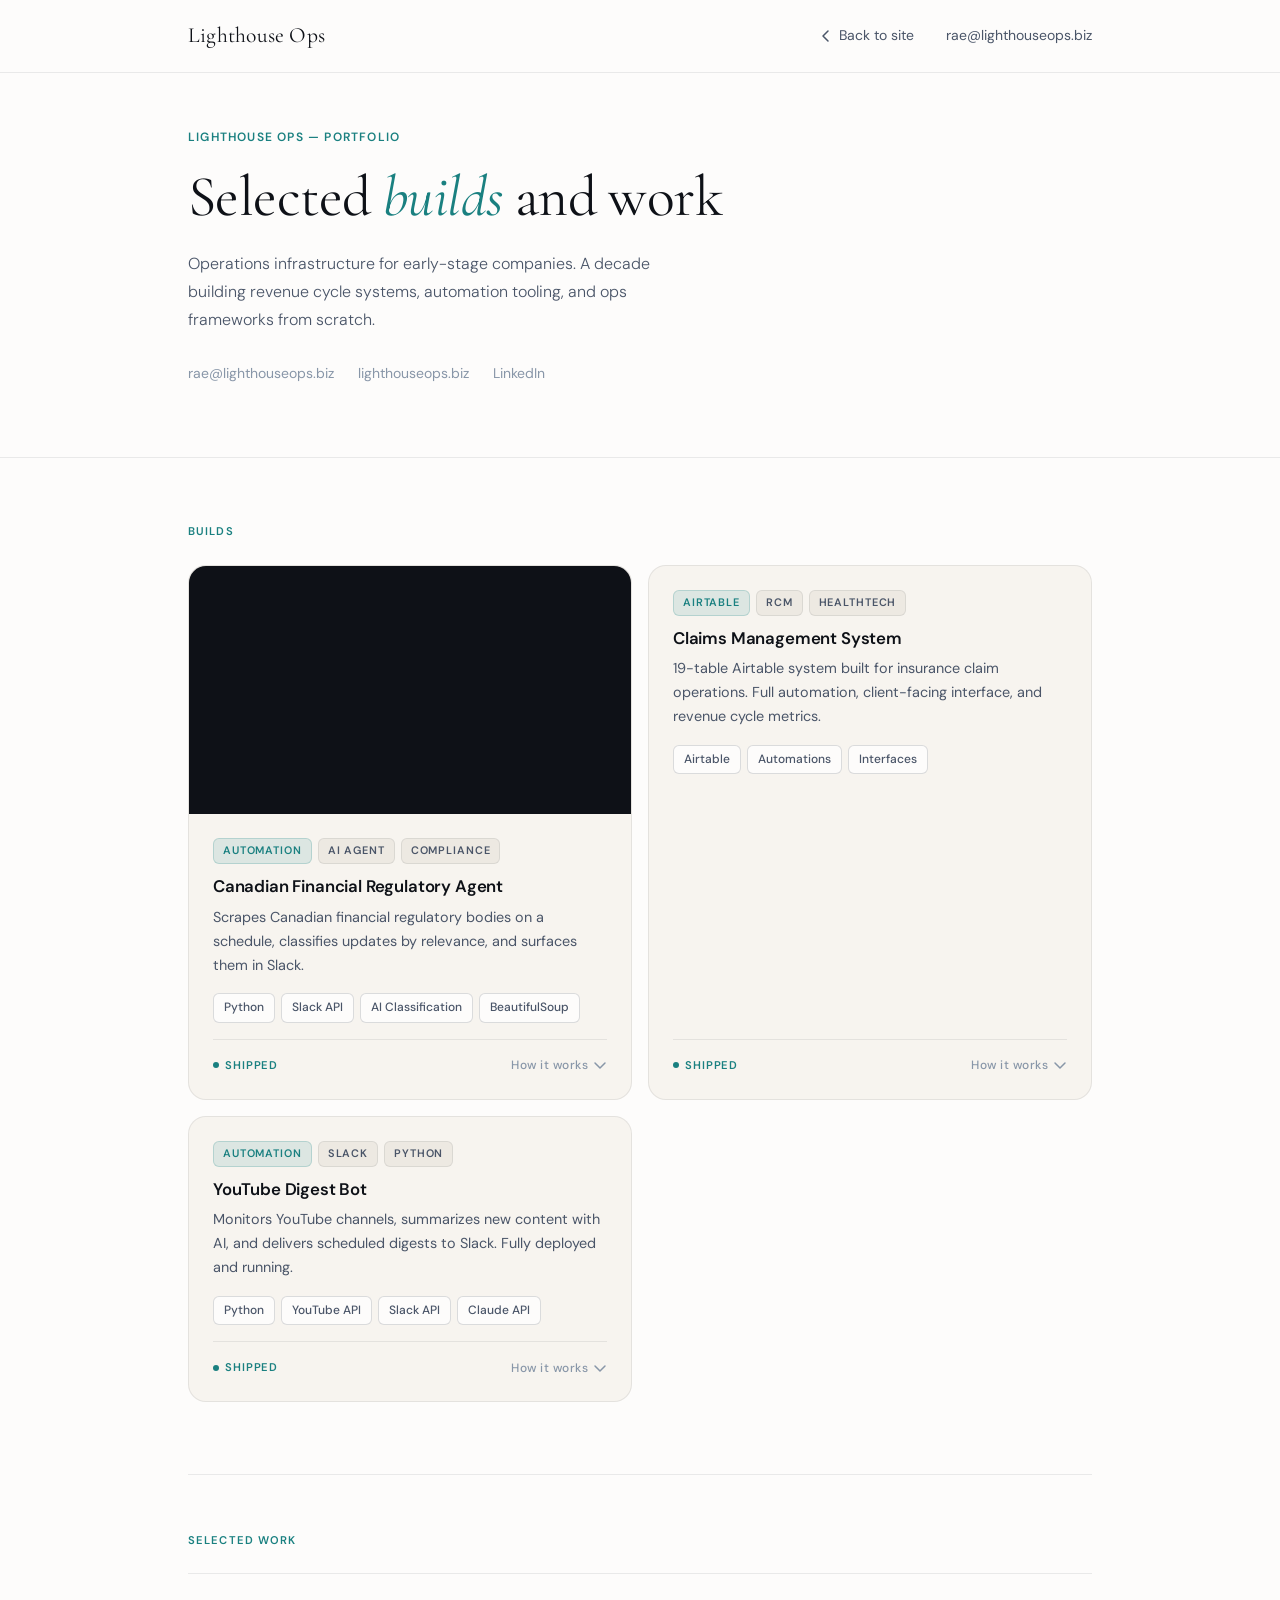
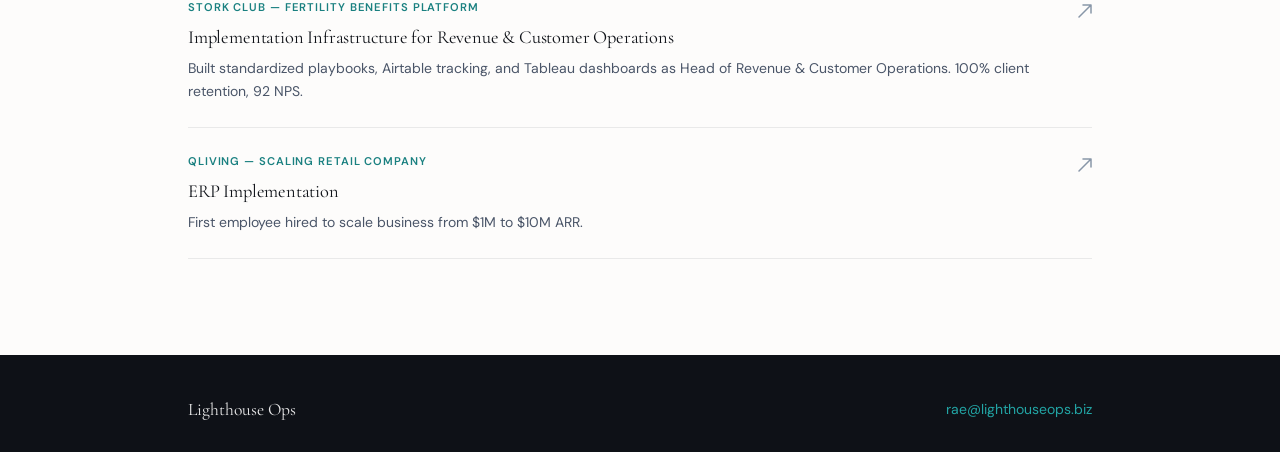
==== my-landing-page/portfolio.html @ 9ebc5580 "Delete entire HTML structure from portfolio.html Removed the entire HTML structure including head, b" ====
<!DOCTYPE html>
<html lang="en">
<head>
  <meta charset="UTF-8" />
  <meta name="viewport" content="width=device-width, initial-scale=1.0" />
  <title>Lighthouse Ops — Portfolio</title>
  <link rel="preconnect" href="https://fonts.googleapis.com" />
  <link rel="preconnect" href="https://fonts.gstatic.com" crossorigin />
  <link href="https://fonts.googleapis.com/css2?family=Cormorant+Garamond:ital,wght@0,300;0,400;0,500;0,600;1,300;1,400;1,500&family=DM+Sans:ital,opsz,wght@0,9..40,300;0,9..40,400;0,9..40,500;0,9..40,600;1,9..40,300&display=swap" rel="stylesheet" />
  <style>
    *, *::before, *::after { box-sizing: border-box; margin: 0; padding: 0; }
 
    :root {
      --ink:         #0E1117;
      --ink-mid:     #1C2333;
      --ink-soft:    #2D3748;
      --slate:       #4A5568;
      --mist:        #8896A8;
      --fog:         #C4CDD9;
      --paper:       #F7F4EF;
      --paper-warm:  #EDE9E2;
      --white:       #FDFCFB;
 
      --teal:        #1A8080;
      --teal-light:  #22A5A5;
      --teal-dim:    rgba(26, 128, 128, 0.12);
 
      --bg:          var(--white);
      --surface:     var(--paper);
      --surface-2:   var(--paper-warm);
      --text:        var(--ink);
      --text-mid:    var(--slate);
      --text-light:  var(--mist);
      --border:      rgba(10, 16, 30, 0.08);
      --border-mid:  rgba(10, 16, 30, 0.14);
 
      --font-serif:  'Cormorant Garamond', Georgia, serif;
      --font-sans:   'DM Sans', system-ui, sans-serif;
 
      --ease:        cubic-bezier(0.16, 1, 0.3, 1);
      --fast:        180ms;
      --mid:         320ms;
 
      --radius-sm:   6px;
      --radius:      10px;
      --radius-lg:   18px;
      --radius-xl:   28px;
 
      --shadow-sm:   0 1px 3px rgba(0,0,0,0.06), 0 1px 2px rgba(0,0,0,0.04);
      --shadow-md:   0 4px 16px rgba(0,0,0,0.08), 0 1px 4px rgba(0,0,0,0.04);
      --shadow-lg:   0 16px 48px rgba(0,0,0,0.10), 0 4px 12px rgba(0,0,0,0.06);
    }
 
    html { scroll-behavior: smooth; -webkit-text-size-adjust: 100%; }
 
    body {
      font-family: var(--font-sans);
      font-size: 17px;
      line-height: 1.65;
      color: var(--text);
      background: var(--bg);
      -webkit-font-smoothing: antialiased;
    }
 
    img { max-width: 100%; display: block; }
    ul { list-style: none; }
    a { color: inherit; text-decoration: none; }
 
    .container {
      max-width: 960px;
      margin: 0 auto;
      padding: 0 28px;
    }
 
    /* ---- TYPOGRAPHY ---- */
    h1, h2, h3, h4 { line-height: 1.15; color: var(--text); font-weight: 400; }
 
    h1 {
      font-family: var(--font-serif);
      font-size: clamp(2.4rem, 5vw, 3.6rem);
      letter-spacing: -0.01em;
    }
 
    h2 {
      font-family: var(--font-serif);
      font-size: clamp(1.6rem, 3vw, 2.2rem);
      letter-spacing: -0.01em;
    }
 
    h3 {
      font-family: var(--font-sans);
      font-size: 1.05rem;
      font-weight: 600;
      letter-spacing: -0.01em;
    }
 
    h4 {
      font-family: var(--font-sans);
      font-size: 0.7rem;
      font-weight: 600;
      text-transform: uppercase;
      letter-spacing: 0.1em;
      color: var(--teal);
    }
 
    p { color: var(--text-mid); }
 
    /* ---- NAV ---- */
    .navbar {
      position: fixed;
      top: 0; left: 0; right: 0;
      z-index: 100;
      padding: 18px 0;
      background: rgba(253, 252, 251, 0.88);
      backdrop-filter: blur(16px);
      -webkit-backdrop-filter: blur(16px);
      border-bottom: 1px solid var(--border);
      transition: padding var(--mid) var(--ease), box-shadow var(--mid) var(--ease);
    }
 
    .navbar.scrolled { padding: 12px 0; box-shadow: var(--shadow-sm); }
 
    .nav-container {
      display: flex;
      align-items: center;
      justify-content: space-between;
      max-width: 960px;
      margin: 0 auto;
      padding: 0 28px;
    }
 
    .logo {
      font-family: var(--font-serif);
      font-size: 1.35rem;
      color: var(--text);
      letter-spacing: 0.01em;
    }
 
    .nav-links {
      display: flex;
      align-items: center;
      gap: 32px;
    }
 
    .nav-links a {
      font-size: 0.875rem;
      font-weight: 400;
      color: var(--text-mid);
      transition: color var(--fast) var(--ease);
    }
    .nav-links a:hover { color: var(--text); }
 
    .nav-back {
      display: inline-flex;
      align-items: center;
      gap: 6px;
      font-size: 0.875rem;
      color: var(--text-mid);
      transition: color var(--fast) var(--ease);
    }
    .nav-back:hover { color: var(--teal); }
 
    /* ---- HEADER ---- */
    .page-header {
      padding: 128px 0 72px;
      background: var(--bg);
      border-bottom: 1px solid var(--border);
    }
 
    .header-eyebrow {
      font-size: 0.75rem;
      font-weight: 600;
      letter-spacing: 0.1em;
      text-transform: uppercase;
      color: var(--teal);
      margin-bottom: 16px;
      display: block;
    }
 
    .page-header h1 { margin-bottom: 20px; }
 
    .page-header h1 em {
      font-style: italic;
      color: var(--teal);
    }
 
    .header-bio {
      font-size: 1rem;
      color: var(--text-mid);
      max-width: 520px;
      line-height: 1.75;
      font-weight: 300;
      margin-bottom: 28px;
    }
 
    .header-meta {
      display: flex;
      gap: 24px;
      flex-wrap: wrap;
    }
 
    .header-meta a {
      font-size: 0.875rem;
      color: var(--text-light);
      transition: color var(--fast) var(--ease);
    }
    .header-meta a:hover { color: var(--teal); }
 
    /* ---- MAIN ---- */
    main { padding: 64px 0 96px; }
 
    .section-label {
      font-size: 0.7rem;
      font-weight: 600;
      text-transform: uppercase;
      letter-spacing: 0.1em;
      color: var(--teal);
      margin-bottom: 24px;
      display: block;
    }
 
    /* ---- PROJECT GRID ---- */
    .project-grid {
      display: grid;
      grid-template-columns: 1fr 1fr;
      gap: 16px;
      margin-bottom: 72px;
    }
 
    /* ---- CARD ---- */
    .card {
      background: var(--surface);
      border: 1px solid var(--border);
      border-radius: var(--radius-lg);
      overflow: hidden;
      display: flex;
      flex-direction: column;
      transition: border-color var(--mid) var(--ease), box-shadow var(--mid) var(--ease);
    }
 
    .card:hover {
      border-color: var(--teal);
      box-shadow: var(--shadow-md);
    }
 
    /* ---- VIDEO SLOT ---- */
    .video-slot {
      width: 100%;
      aspect-ratio: 16/9;
      background: var(--ink);
      position: relative;
      overflow: hidden;
      flex-shrink: 0;
    }
 
    .video-slot iframe {
      width: 100%;
      height: 100%;
      position: absolute;
      top: 0; left: 0;
      border: none;
    }
 
    /* ---- CARD BODY ---- */
    .card-body {
      padding: 24px;
      display: flex;
      flex-direction: column;
      flex: 1;
    }
 
    /* ---- TAGS ---- */
    .card-tags {
      display: flex;
      gap: 6px;
      flex-wrap: wrap;
      margin-bottom: 12px;
    }
 
    .tag {
      font-size: 0.68rem;
      font-weight: 600;
      letter-spacing: 0.08em;
      text-transform: uppercase;
      background: var(--surface-2);
      color: var(--text-mid);
      padding: 3px 9px;
      border-radius: var(--radius-sm);
      border: 1px solid var(--border);
    }
 
    .tag.accent {
      background: var(--teal-dim);
      color: var(--teal);
      border-color: rgba(26,128,128,0.2);
    }
 
    .card-title {
      font-size: 1.05rem;
      font-weight: 600;
      letter-spacing: -0.01em;
      margin-bottom: 8px;
      line-height: 1.3;
      color: var(--text);
    }
 
    .card-summary {
      font-size: 0.9rem;
      color: var(--text-mid);
      line-height: 1.65;
      margin-bottom: 16px;
    }
 
    /* ---- STACK ITEMS ---- */
    .card-stack {
      display: flex;
      gap: 6px;
      flex-wrap: wrap;
      margin-bottom: 16px;
    }
 
    .stack-item {
      font-size: 0.75rem;
      font-weight: 500;
      color: var(--text-mid);
      padding: 4px 10px;
      border: 1px solid var(--border-mid);
      border-radius: var(--radius-sm);
      background: var(--bg);
      transition: border-color var(--fast) var(--ease), color var(--fast) var(--ease);
    }
 
    .card:hover .stack-item {
      border-color: rgba(26,128,128,0.25);
      color: var(--text);
    }
 
    /* ---- CARD FOOTER ---- */
    .card-footer {
      display: flex;
      justify-content: space-between;
      align-items: center;
      margin-top: auto;
      padding-top: 16px;
      border-top: 1px solid var(--border);
    }
 
    /* ---- STATUS ---- */
    .status {
      font-size: 0.7rem;
      font-weight: 600;
      letter-spacing: 0.08em;
      text-transform: uppercase;
      display: flex;
      align-items: center;
      gap: 6px;
    }
 
    .status::before {
      content: '';
      width: 6px;
      height: 6px;
      border-radius: 50%;
      flex-shrink: 0;
    }
 
    .status.active   { color: #2D7A4A; }
    .status.active::before   { background: #2D7A4A; }
    .status.shipped  { color: var(--teal); }
    .status.shipped::before  { background: var(--teal); }
    .status.building { color: #7A6020; }
    .status.building::before { background: #7A6020; }
 
    /* ---- EXPAND BUTTON ---- */
    .expand-btn {
      font-size: 0.75rem;
      font-weight: 500;
      letter-spacing: 0.04em;
      color: var(--text-light);
      background: none;
      border: none;
      cursor: pointer;
      display: flex;
      align-items: center;
      gap: 5px;
      padding: 0;
      transition: color var(--fast) var(--ease);
      font-family: var(--font-sans);
    }
 
    .expand-btn:hover { color: var(--teal); }
 
    .expand-icon {
      width: 14px;
      height: 14px;
      transition: transform 0.2s var(--ease);
    }
 
    .expand-btn[aria-expanded="true"] .expand-icon { transform: rotate(180deg); }
 
    /* ---- DETAIL PANEL ---- */
    .card-detail {
      overflow: hidden;
      max-height: 0;
      opacity: 0;
      transition: max-height 0.35s var(--ease), opacity 0.25s var(--ease);
    }
 
    .card-detail.open { max-height: 600px; opacity: 1; }
 
    .card-detail-inner {
      padding: 20px 24px 24px;
      border-top: 1px solid var(--border);
      background: var(--surface-2);
    }
 
    .card-detail-inner p {
      font-size: 0.9rem;
      color: var(--text-mid);
      line-height: 1.75;
      margin-bottom: 12px;
    }
 
    .card-detail-inner p:last-child { margin-bottom: 0; }
 
    .detail-label {
      font-size: 0.68rem;
      font-weight: 600;
      letter-spacing: 0.1em;
      text-transform: uppercase;
      color: var(--teal);
      margin-bottom: 6px;
      margin-top: 14px;
      display: block;
    }
 
    .detail-label:first-child { margin-top: 0; }
 
    .card-link {
      display: inline-flex;
      align-items: center;
      gap: 7px;
      font-size: 0.8rem;
      font-weight: 500;
      color: var(--teal);
      margin-top: 14px;
      transition: gap var(--fast) var(--ease);
    }
 
    .card-link:hover { gap: 11px; }
 
    /* ---- DIVIDER ---- */
    .section-divider {
      height: 1px;
      background: var(--border);
      margin: 16px 0 56px;
    }
 
    /* ---- CASE STUDIES ---- */
    .case-study-row {
      border-top: 1px solid var(--border);
      padding: 24px 0;
      display: grid;
      grid-template-columns: 1fr auto;
      align-items: start;
      gap: 24px;
      text-decoration: none;
      color: inherit;
      transition: opacity var(--fast) var(--ease);
    }
 
    .case-study-row:last-child { border-bottom: 1px solid var(--border); }
    .case-study-row:hover { opacity: 0.65; }
 
    .case-study-meta {
      font-size: 0.7rem;
      font-weight: 600;
      letter-spacing: 0.08em;
      text-transform: uppercase;
      color: var(--teal);
      margin-bottom: 5px;
    }
 
    .case-study-title {
      font-family: var(--font-serif);
      font-size: 1.15rem;
      font-weight: 400;
      letter-spacing: -0.01em;
      margin-bottom: 5px;
      color: var(--text);
    }
 
    .case-study-outcome {
      font-size: 0.875rem;
      color: var(--text-mid);
    }
 
    .case-study-arrow { color: var(--text-light); margin-top: 6px; }
 
    /* ---- FOOTER ---- */
    footer {
      background: var(--ink);
      color: rgba(255,255,255,0.9);
      padding: 40px 0 28px;
    }
 
    .footer-inner {
      max-width: 960px;
      margin: 0 auto;
      padding: 0 28px;
      display: flex;
      justify-content: space-between;
      align-items: center;
      flex-wrap: wrap;
      gap: 16px;
    }
 
    .footer-left {
      font-family: var(--font-serif);
      font-size: 1.1rem;
      color: rgba(255,255,255,0.9);
    }
 
    .footer-right {
      font-size: 0.875rem;
      color: rgba(255,255,255,0.5);
    }
 
    .footer-right a { color: var(--teal-light); }
 
    /* ---- FADE UP ---- */
    .fade-up {
      opacity: 0;
      transform: translateY(16px);
      transition: opacity 0.55s var(--ease), transform 0.55s var(--ease);
    }
 
    .fade-up.visible { opacity: 1; transform: translateY(0); }
 
    /* ---- RESPONSIVE ---- */
    @media (max-width: 640px) {
      .project-grid { grid-template-columns: 1fr; }
      .nav-links { display: none; }
    }
  </style>
</head>
<body>
 
<nav class="navbar" id="navbar">
  <div class="nav-container">
    <a class="logo" href="https://lighthouseops.biz">Lighthouse Ops</a>
    <div class="nav-links">
      <a class="nav-back" href="https://lighthouseops.biz">
        <svg width="14" height="14" viewBox="0 0 14 14" fill="none">
          <path d="M9 2L4 7L9 12" stroke="currentColor" stroke-width="1.5" stroke-linecap="round" stroke-linejoin="round"/>
        </svg>
        Back to site
      </a>
      <a href="mailto:rae@lighthouseops.biz">rae@lighthouseops.biz</a>
    </div>
  </div>
</nav>
 
<div class="page-header">
  <div class="container">
    <span class="header-eyebrow">Lighthouse Ops — Portfolio</span>
    <h1>Selected <em>builds</em> and work</h1>
    <p class="header-bio">
      Operations infrastructure for early-stage companies. A decade building revenue cycle systems, automation tooling, and ops frameworks from scratch.
    </p>
    <nav class="header-meta">
      <a href="mailto:rae@lighthouseops.biz">rae@lighthouseops.biz</a>
      <a href="https://lighthouseops.biz" target="_blank">lighthouseops.biz</a>
      <a href="#" target="https://www.linkedin.com/in/raeschneider88/">LinkedIn</a>
    </nav>
  </div>
</div>
 
<main>
  <div class="container">
 
    <span class="section-label fade-up">Builds</span>
    <div class="project-grid">
 
      <!-- CARD 1: Regulatory Agent — HAS VIDEO -->
      <div class="card fade-up">
        <div class="video-slot">
          <iframe
            src="https://youtu.be/_CRWI0GiyHo"
            title="Canadian Financial Regulatory Agent Demo"
            frameborder="0"
            allow="accelerometer; autoplay; clipboard-write; encrypted-media; gyroscope; picture-in-picture"
            allowfullscreen>
          </iframe>
        </div>
        <div class="card-body">
          <div class="card-tags">
            <span class="tag accent">Automation</span>
            <span class="tag">AI Agent</span>
            <span class="tag">Compliance</span>
          </div>
          <h3 class="card-title">Canadian Financial Regulatory Agent</h3>
          <p class="card-summary">Scrapes Canadian financial regulatory bodies on a schedule, classifies updates by relevance, and surfaces them in Slack.</p>
          <div class="card-stack">
            <span class="stack-item">Python</span>
            <span class="stack-item">Slack API</span>
            <span class="stack-item">AI Classification</span>
            <span class="stack-item">BeautifulSoup</span>
          </div>
          <div class="card-footer">
            <span class="status shipped">Shipped</span>
            <button class="expand-btn" aria-expanded="false" onclick="toggleDetail(this)">
              How it works
              <svg class="expand-icon" viewBox="0 0 14 14" fill="none">
                <path d="M2 5L7 10L12 5" stroke="currentColor" stroke-width="1.5" stroke-linecap="round" stroke-linejoin="round"/>
              </svg>
            </button>
          </div>
        </div>
        <div class="card-detail">
          <div class="card-detail-inner">
            <span class="detail-label">The problem</span>
            <p>Founders and ops teams miss regulatory updates that affect product, billing, and compliance -- they find out too late, often from clients.</p>
            <span class="detail-label">What I built</span>
            <p>An agent that monitors Canadian financial regulatory bodies (OSFI, FSRA, AMF, and others) on a configurable schedule. New updates are classified by relevance and category, then posted to a designated Slack channel with a plain-language summary and source link. Nothing to check -- it comes to you.</p>
          </div>
        </div>
      </div>
 
      <!-- CARD 2: Claims Management — NO VIDEO -->
      <div class="card fade-up">
        <div class="card-body">
          <div class="card-tags">
            <span class="tag accent">Airtable</span>
            <span class="tag">RCM</span>
            <span class="tag">Healthtech</span>
          </div>
          <h3 class="card-title">Claims Management System</h3>
          <p class="card-summary">19-table Airtable system built for insurance claim operations. Full automation, client-facing interface, and revenue cycle metrics.</p>
          <div class="card-stack">
            <span class="stack-item">Airtable</span>
            <span class="stack-item">Automations</span>
            <span class="stack-item">Interfaces</span>
          </div>
          <div class="card-footer">
            <span class="status shipped">Shipped</span>
            <button class="expand-btn" aria-expanded="false" onclick="toggleDetail(this)">
              How it works
              <svg class="expand-icon" viewBox="0 0 14 14" fill="none">
                <path d="M2 5L7 10L12 5" stroke="currentColor" stroke-width="1.5" stroke-linecap="round" stroke-linejoin="round"/>
              </svg>
            </button>
          </div>
        </div>
        <div class="card-detail">
          <div class="card-detail-inner">
            <span class="detail-label">The problem</span>
            <p>Early-stage healthtech companies managing specialty benefits run claims tracking in spreadsheets with no visibility into cycle time, denial rates, or outstanding balances.</p>
            <span class="detail-label">What I built</span>
            <p>A 19-table Airtable system modeled on production benefits operations. Covers member intake, eligibility, claim submission, adjudication, appeals, and payment posting. Automated status updates, a client-facing interface for account managers, and dashboards tracking key RCM metrics including days in AR, denial rate, and clean claim rate.</p>
            <!-- SWAP: add your Airtable share link -->
            <a href="#" class="card-link">
              View live demo
              <svg width="12" height="12" viewBox="0 0 14 14" fill="none">
                <path d="M1 13L13 1M13 1H5M13 1V9" stroke="currentColor" stroke-width="1.5" stroke-linecap="round" stroke-linejoin="round"/>
              </svg>
            </a>
          </div>
        </div>
      </div>
 
      <!-- CARD 3: YouTube Digest Bot — NO VIDEO -->
      <div class="card fade-up">
        <div class="card-body">
          <div class="card-tags">
            <span class="tag accent">Automation</span>
            <span class="tag">Slack</span>
            <span class="tag">Python</span>
          </div>
          <h3 class="card-title">YouTube Digest Bot</h3>
          <p class="card-summary">Monitors YouTube channels, summarizes new content with AI, and delivers scheduled digests to Slack. Fully deployed and running.</p>
          <div class="card-stack">
            <span class="stack-item">Python</span>
            <span class="stack-item">YouTube API</span>
            <span class="stack-item">Slack API</span>
            <span class="stack-item">Claude API</span>
          </div>
          <div class="card-footer">
            <span class="status shipped">Shipped</span>
            <button class="expand-btn" aria-expanded="false" onclick="toggleDetail(this)">
              How it works
              <svg class="expand-icon" viewBox="0 0 14 14" fill="none">
                <path d="M2 5L7 10L12 5" stroke="currentColor" stroke-width="1.5" stroke-linecap="round" stroke-linejoin="round"/>
              </svg>
            </button>
          </div>
        </div>
        <div class="card-detail">
          <div class="card-detail-inner">
            <span class="detail-label">The problem</span>
            <p>Staying current on a set of YouTube channels is time-consuming. You either watch everything or miss things entirely.</p>
            <span class="detail-label">What I built</span>
            <p>A Python bot that checks a configured list of YouTube channels on a schedule, detects new uploads, generates AI summaries of each video, and posts a digest to a Slack channel. Built with full API integration and deployed as a persistent local background worker.</p>
          </div>
        </div>
      </div>
 
    </div><!-- end .project-grid -->
 
    <!-- CASE STUDIES -->
    <div class="section-divider"></div>
    <span class="section-label fade-up">Selected Work</span>
 
    <a href="#" class="case-study-row fade-up">
      <div>
        <p class="case-study-meta">Stork Club — Fertility Benefits Platform</p>
        <p class="case-study-title">Implementation Infrastructure for Revenue & Customer Operations</p>
        <p class="case-study-outcome">Built standardized playbooks, Airtable tracking, and Tableau dashboards as Head of Revenue & Customer Operations. 100% client retention, 92 NPS.</p>
      </div>
      <svg class="case-study-arrow" width="14" height="14" viewBox="0 0 14 14" fill="none">
        <path d="M1 13L13 1M13 1H5M13 1V9" stroke="currentColor" stroke-width="1.5" stroke-linecap="round" stroke-linejoin="round"/>
      </svg>
    </a>
 
    <a href="#" class="case-study-row fade-up">
      <div>
        <p class="case-study-meta">QLiving — Scaling Retail Company</p>
        <p class="case-study-title">ERP Implementation</p>
        <p class="case-study-outcome">First employee hired to scale business from $1M to $10M ARR.</p>
      </div>
      <svg class="case-study-arrow" width="14" height="14" viewBox="0 0 14 14" fill="none">
        <path d="M1 13L13 1M13 1H5M13 1V9" stroke="currentColor" stroke-width="1.5" stroke-linecap="round" stroke-linejoin="round"/>
      </svg>
    </a>
 
  </div><!-- end .container -->
</main>
 
<footer>
  <div class="footer-inner">
    <span class="footer-left">Lighthouse Ops</span>
    <span class="footer-right"><a href="mailto:rae@lighthouseops.biz">rae@lighthouseops.biz</a></span>
  </div>
</footer>
 
<script>
  const navbar = document.getElementById('navbar');
  window.addEventListener('scroll', () => {
    navbar.classList.toggle('scrolled', window.scrollY > 20);
  });
 
  const observer = new IntersectionObserver((entries) => {
    entries.forEach(e => { if (e.isIntersecting) e.target.classList.add('visible'); });
  }, { threshold: 0.08 });
 
  document.querySelectorAll('.fade-up').forEach(el => observer.observe(el));
 
  function toggleDetail(btn) {
    const card = btn.closest('.card');
    const detail = card.querySelector('.card-detail');
    const isOpen = detail.classList.contains('open');
    detail.classList.toggle('open', !isOpen);
    btn.setAttribute('aria-expanded', String(!isOpen));
  }
</script>
 
</body>
</html>
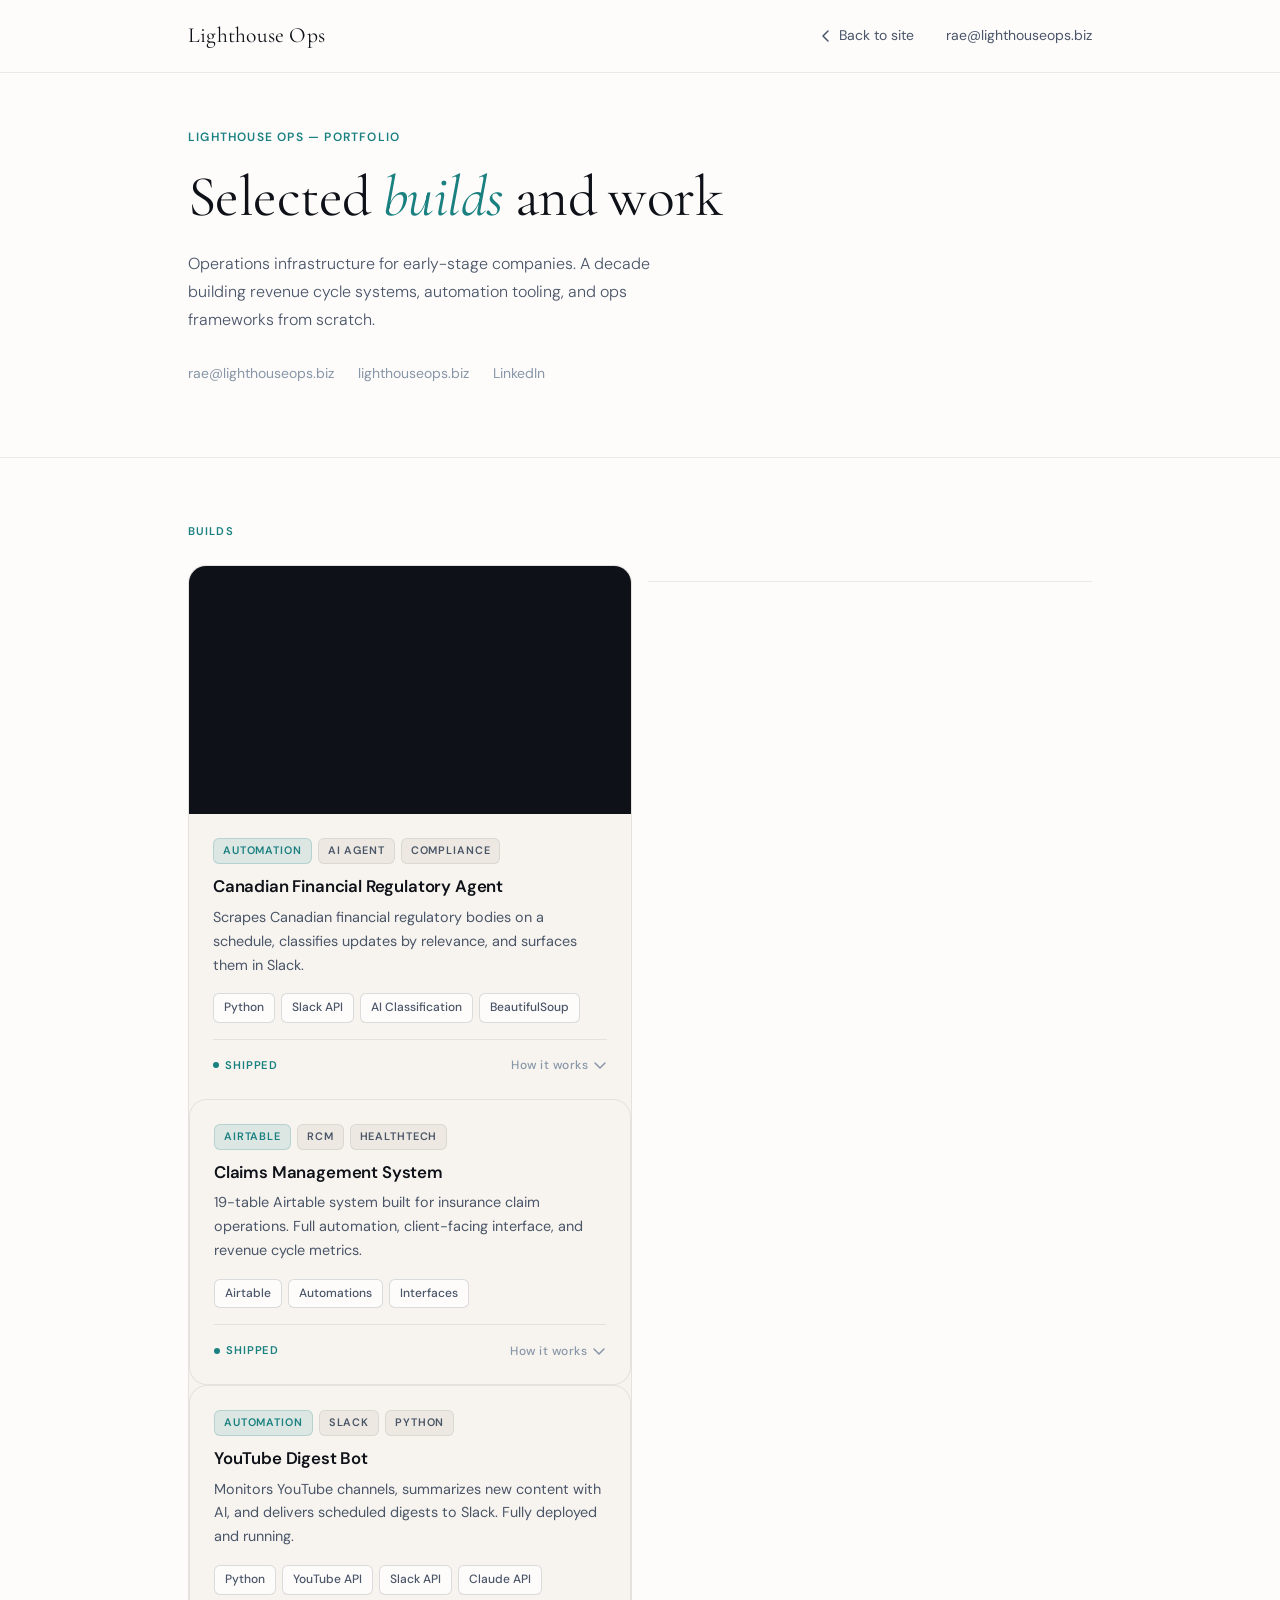
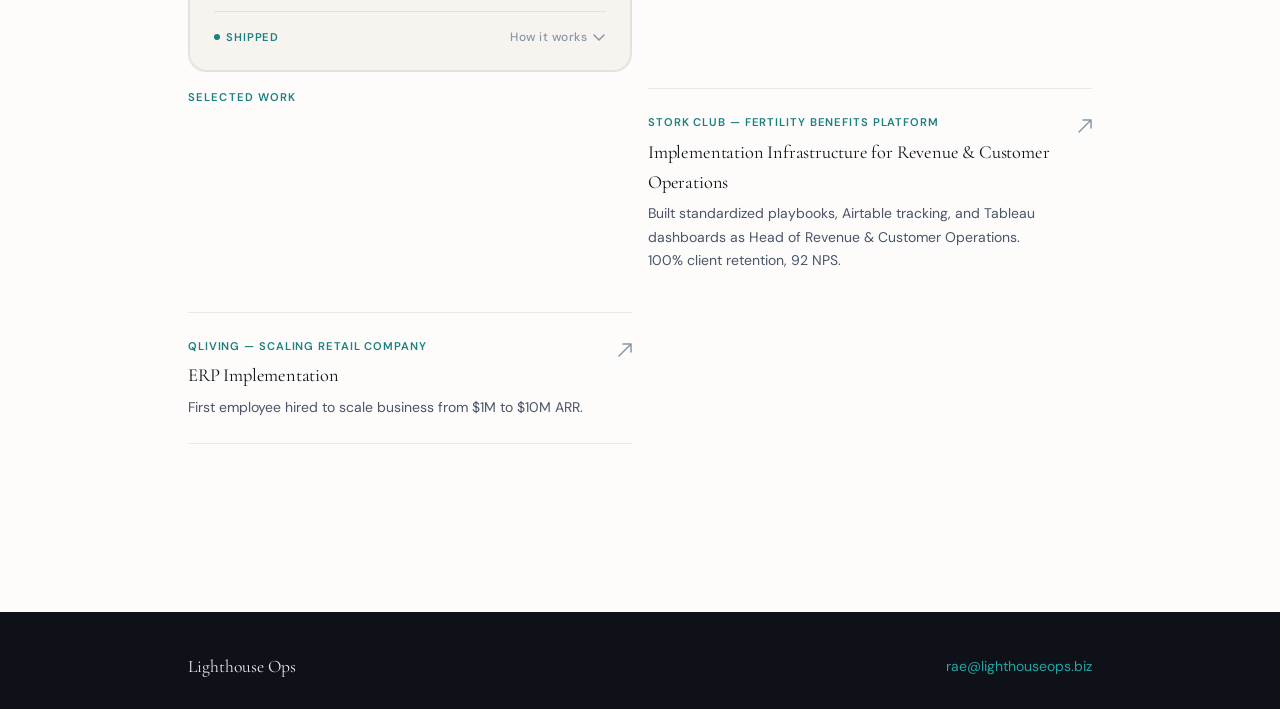
==== commit 4b5e2f68: "Update portfolio.html with new compliance details" ====
--- a/my-landing-page/portfolio.html
+++ b/my-landing-page/portfolio.html
@@ -619,13 +619,18 @@
         </div>
         <div class="card-detail">
           <div class="card-detail-inner">
-            <span class="detail-label">The problem</span>
-            <p>Founders and ops teams miss regulatory updates that affect product, billing, and compliance -- they find out too late, often from clients.</p>
-            <span class="detail-label">What I built</span>
-            <p>An agent that monitors Canadian financial regulatory bodies (OSFI, FSRA, AMF, and others) on a configurable schedule. New updates are classified by relevance and category, then posted to a designated Slack channel with a plain-language summary and source link. Nothing to check -- it comes to you.</p>
+            <span class="detail-label">What a human can do now</span>
+              <p>A compliance officer at a Canadian fintech can monitor OSFI, FINTRAC, and CSA simultaneously and receive a structured, reasoned briefing within minutes of a regulatory update being published. Previously this required an analyst to manually read each source, cross-reference updates against internal processes, assess materiality, and write up a recommended action -- a process that requires increasing headcount to maintain as product lines scale. The automated system scales without headcount.</p>
+            <span class="detail-label">Live example</span>
+              <p>During development, the system processed a live FINTRAC update on extortion-related money laundering, correctly identified AML Transaction Monitoring as the primary affected workflow, flagged KYC Onboarding as a secondary impact, and caught a non-obvious connection to Data Retention and Privacy through an information-sharing obligation the primary mapping missed.</p>
+              <a href="/regulatory-agent" class="card-link">
+                Read the full case study
+                <svg width="12" height="12" viewBox="0 0 14 14" fill="none">
+                  <path d="M1 13L13 1M13 1H5M13 1V9" stroke="currentColor" stroke-width="1.5" stroke-linecap="round" stroke-linejoin="round"/>
+                </svg>
+              </a>
           </div>
         </div>
-      </div>
  
       <!-- CARD 2: Claims Management — NO VIDEO -->
       <div class="card fade-up">
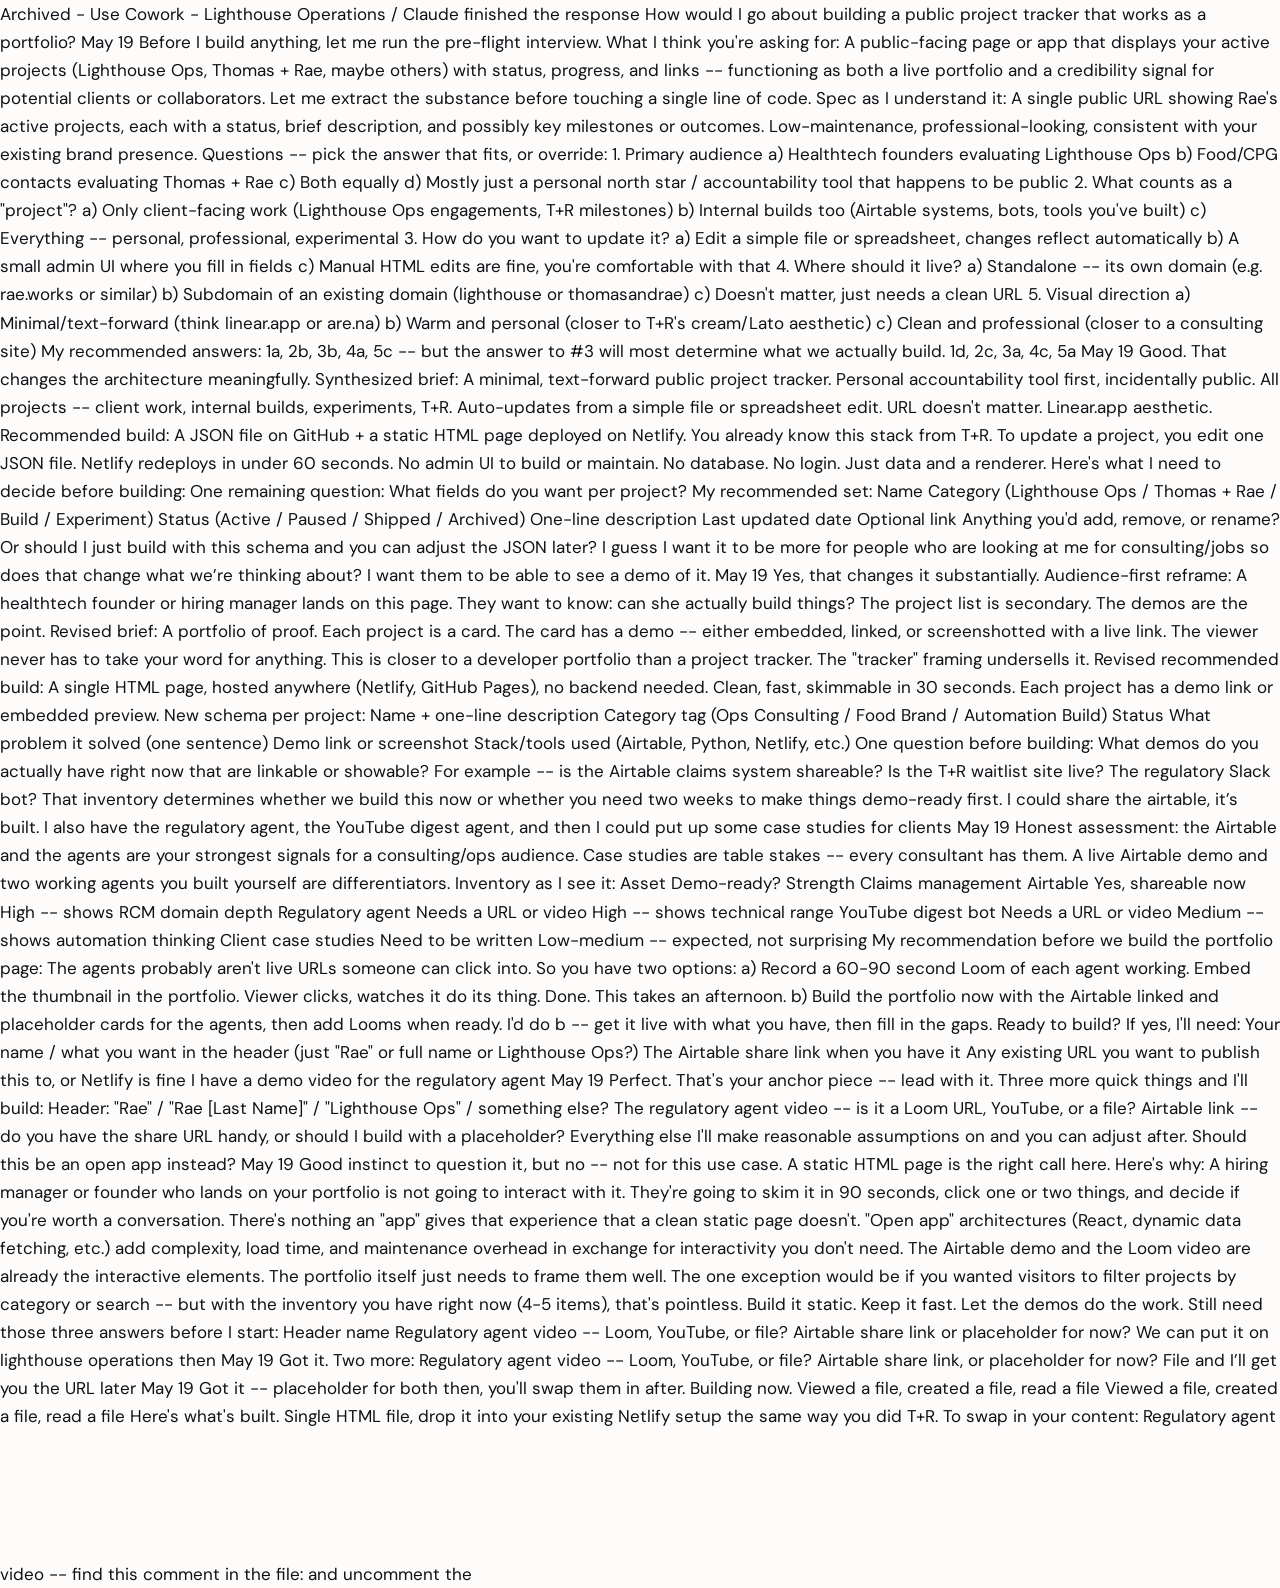
==== commit 5124c662: "Revise portfolio page with video and project details Updated portfolio.html to include video embed f" ====
--- a/my-landing-page/portfolio.html
+++ b/my-landing-page/portfolio.html
@@ -1,3 +1,654 @@
+
+Archived - Use Cowork - Lighthouse Operations
+/
+Claude finished the response
+How would I go about building a public project tracker that works as a portfolio?
+
+May 19
+Before I build anything, let me run the pre-flight interview.
+
+What I think you're asking for: A public-facing page or app that displays your active projects (Lighthouse Ops, Thomas + Rae, maybe others) with status, progress, and links -- functioning as both a live portfolio and a credibility signal for potential clients or collaborators.
+
+Let me extract the substance before touching a single line of code.
+
+Spec as I understand it:
+
+A single public URL showing Rae's active projects, each with a status, brief description, and possibly key milestones or outcomes. Low-maintenance, professional-looking, consistent with your existing brand presence.
+
+Questions -- pick the answer that fits, or override:
+
+1. Primary audience a) Healthtech founders evaluating Lighthouse Ops b) Food/CPG contacts evaluating Thomas + Rae c) Both equally d) Mostly just a personal north star / accountability tool that happens to be public
+
+2. What counts as a "project"? a) Only client-facing work (Lighthouse Ops engagements, T+R milestones) b) Internal builds too (Airtable systems, bots, tools you've built) c) Everything -- personal, professional, experimental
+
+3. How do you want to update it? a) Edit a simple file or spreadsheet, changes reflect automatically b) A small admin UI where you fill in fields c) Manual HTML edits are fine, you're comfortable with that
+
+4. Where should it live? a) Standalone -- its own domain (e.g. rae.works or similar) b) Subdomain of an existing domain (lighthouse or thomasandrae) c) Doesn't matter, just needs a clean URL
+
+5. Visual direction a) Minimal/text-forward (think linear.app or are.na) b) Warm and personal (closer to T+R's cream/Lato aesthetic) c) Clean and professional (closer to a consulting site)
+
+My recommended answers: 1a, 2b, 3b, 4a, 5c -- but the answer to #3 will most determine what we actually build.
+
+1d, 2c, 3a, 4c, 5a
+
+May 19
+Good. That changes the architecture meaningfully.
+
+Synthesized brief:
+
+A minimal, text-forward public project tracker. Personal accountability tool first, incidentally public. All projects -- client work, internal builds, experiments, T+R. Auto-updates from a simple file or spreadsheet edit. URL doesn't matter. Linear.app aesthetic.
+
+Recommended build: A JSON file on GitHub + a static HTML page deployed on Netlify. You already know this stack from T+R.
+
+To update a project, you edit one JSON file. Netlify redeploys in under 60 seconds. No admin UI to build or maintain. No database. No login. Just data and a renderer.
+
+Here's what I need to decide before building:
+
+One remaining question: What fields do you want per project?
+
+My recommended set:
+
+Name
+Category (Lighthouse Ops / Thomas + Rae / Build / Experiment)
+Status (Active / Paused / Shipped / Archived)
+One-line description
+Last updated date
+Optional link
+Anything you'd add, remove, or rename? Or should I just build with this schema and you can adjust the JSON later?
+
+I guess I want it to be more for people who are looking at me for consulting/jobs so does that change what we’re thinking about? I want them to be able to see a demo of it.
+
+May 19
+Yes, that changes it substantially. Audience-first reframe:
+
+A healthtech founder or hiring manager lands on this page. They want to know: can she actually build things? The project list is secondary. The demos are the point.
+
+Revised brief:
+
+A portfolio of proof. Each project is a card. The card has a demo -- either embedded, linked, or screenshotted with a live link. The viewer never has to take your word for anything.
+
+This is closer to a developer portfolio than a project tracker. The "tracker" framing undersells it.
+
+Revised recommended build: A single HTML page, hosted anywhere (Netlify, GitHub Pages), no backend needed. Clean, fast, skimmable in 30 seconds. Each project has a demo link or embedded preview.
+
+New schema per project:
+
+Name + one-line description
+Category tag (Ops Consulting / Food Brand / Automation Build)
+Status
+What problem it solved (one sentence)
+Demo link or screenshot
+Stack/tools used (Airtable, Python, Netlify, etc.)
+One question before building:
+
+What demos do you actually have right now that are linkable or showable? For example -- is the Airtable claims system shareable? Is the T+R waitlist site live? The regulatory Slack bot?
+
+That inventory determines whether we build this now or whether you need two weeks to make things demo-ready first.
+
+I could share the airtable, it’s built. I also have the regulatory agent, the YouTube digest agent, and then I could put up some case studies for clients
+
+May 19
+Honest assessment: the Airtable and the agents are your strongest signals for a consulting/ops audience. Case studies are table stakes -- every consultant has them. A live Airtable demo and two working agents you built yourself are differentiators.
+
+Inventory as I see it:
+
+Asset	Demo-ready?	Strength
+Claims management Airtable	Yes, shareable now	High -- shows RCM domain depth
+Regulatory agent	Needs a URL or video	High -- shows technical range
+YouTube digest bot	Needs a URL or video	Medium -- shows automation thinking
+Client case studies	Need to be written	Low-medium -- expected, not surprising
+My recommendation before we build the portfolio page:
+
+The agents probably aren't live URLs someone can click into. So you have two options:
+
+a) Record a 60-90 second Loom of each agent working. Embed the thumbnail in the portfolio. Viewer clicks, watches it do its thing. Done. This takes an afternoon.
+
+b) Build the portfolio now with the Airtable linked and placeholder cards for the agents, then add Looms when ready.
+
+I'd do b -- get it live with what you have, then fill in the gaps.
+
+Ready to build? If yes, I'll need:
+
+Your name / what you want in the header (just "Rae" or full name or Lighthouse Ops?)
+The Airtable share link when you have it
+Any existing URL you want to publish this to, or Netlify is fine
+I have a demo video for the regulatory agent
+
+May 19
+Perfect. That's your anchor piece -- lead with it.
+
+Three more quick things and I'll build:
+
+Header: "Rae" / "Rae [Last Name]" / "Lighthouse Ops" / something else?
+The regulatory agent video -- is it a Loom URL, YouTube, or a file?
+Airtable link -- do you have the share URL handy, or should I build with a placeholder?
+Everything else I'll make reasonable assumptions on and you can adjust after.
+
+Should this be an open app instead?
+
+May 19
+Good instinct to question it, but no -- not for this use case.
+
+A static HTML page is the right call here. Here's why:
+
+A hiring manager or founder who lands on your portfolio is not going to interact with it. They're going to skim it in 90 seconds, click one or two things, and decide if you're worth a conversation. There's nothing an "app" gives that experience that a clean static page doesn't.
+
+"Open app" architectures (React, dynamic data fetching, etc.) add complexity, load time, and maintenance overhead in exchange for interactivity you don't need. The Airtable demo and the Loom video are already the interactive elements. The portfolio itself just needs to frame them well.
+
+The one exception would be if you wanted visitors to filter projects by category or search -- but with the inventory you have right now (4-5 items), that's pointless.
+
+Build it static. Keep it fast. Let the demos do the work.
+
+Still need those three answers before I start:
+
+Header name
+Regulatory agent video -- Loom, YouTube, or file?
+Airtable share link or placeholder for now?
+We can put it on lighthouse operations then
+
+May 19
+Got it. Two more:
+
+Regulatory agent video -- Loom, YouTube, or file?
+Airtable share link, or placeholder for now?
+File and I’ll get you the URL later
+
+May 19
+Got it -- placeholder for both then, you'll swap them in after.
+
+Building now.
+
+
+Viewed a file, created a file, read a file
+Viewed a file, created a file, read a file
+Here's what's built. Single HTML file, drop it into your existing Netlify setup the same way you did T+R.
+
+To swap in your content:
+
+Regulatory agent video -- find this comment in the file: <!-- SWAP THIS: replace with your actual video file path --> and uncomment the <video> tag with your file name
+Demo links -- every href="#" is a placeholder, replace with your actual URLs
+Airtable link -- on the Claims Management card, swap the href="#" with your share URL
+LinkedIn -- update the header nav link
+Case studies -- the Stork Club one is pre-filled, add more rows following the same pattern
+One thing to consider before you publish: the Lead Enrichment Agent card uses the Claude API -- worth deciding if you want that visible to potential clients or if it reads as too internal/experimental.
+
+
+Index
+Code · HTML 
+So if I have a repo for lighthouse ops website in GitHub, I can just drop this html file in there along with the videos and the page will create itself?
+
+May 19
+Yes, exactly -- with one caveat.
+
+If your Lighthouse Ops repo is already connected to Netlify the same way your T+R site is, you just:
+
+Drop index.html into the repo root
+Drop your video file in the same folder
+Update the video filename in the HTML to match
+Commit and push
+Netlify detects the push and redeploys automatically. Usually live within 60 seconds.
+
+The one caveat: video files can be large. If your demo video is over ~50MB, GitHub will complain and Netlify will be slow to serve it. In that case you'd host the video on Loom or YouTube (unlisted) and just embed the link instead of the file directly. That's actually the better setup anyway -- faster load, no repo bloat.
+
+What's the approximate file size of your demo video?
+
+Won’t there already be an index.html file for the main website page?
+
+May 19
+Yes, good catch.
+
+You have two options:
+
+1. Make this a subpage -- name the file portfolio.html and it lives at lighthouseops.biz/portfolio. Your main site stays untouched.
+
+2. Replace the main page -- if your current index.html is just a simple landing page, you could fold the portfolio into it and make this the whole site.
+
+Which is it -- does your main Lighthouse Ops site have meaningful content you want to keep separate, or is it fairly minimal right now?
+
+Yes I want to keep the home page as is
+
+May 19
+Easy then -- just rename the file to portfolio.html before you drop it in. It'll live at lighthouseops.biz/portfolio.
+
+One small thing to do after: add a link to it from your main page so visitors can actually find it. Even just a single line in your nav or footer -- "Work" or "Portfolio" pointing to /portfolio.
+
+Want me to give you the exact snippet to paste into your existing index.html?
+
+Ok I want the portfolio projects to show as cards then with placeholders for video in each and a text box below.
+
+May 19
+Before I rebuild, a few quick questions -- this changes the layout meaningfully.
+
+1. What's the "text box below"? a) A description of the project (static text you write once) b) An actual editable text area visitors can type in c) A notes/context section that expands on click
+
+2. Video placeholder in every card -- do all your projects have video, or just the regulatory agent? a) Just the regulatory agent has video now, others get a placeholder until you record them b) Some will never have video -- those cards should skip the video area entirely c) All cards get a video slot regardless
+
+3. Layout: a) Keep the current featured/grid split -- one big card on top, smaller ones below b) Uniform grid -- all cards the same size c) Single column -- stacked full-width cards
+
+My recommended answers: 1a, 2a, 3b -- uniform grid, static description text, video slot only where you have or plan to have one.
+
+1c, 2b, 3b
+
+May 19
+Got it. Uniform grid, expandable text on click, video slot only where it exists.
+
+One last thing: how many columns on desktop? I'd recommend 2 -- wide enough for the video to be watchable, not so narrow the cards feel cramped. Good with that?
+
+Yes
+
+May 19
+Building now.
+
+
+Ran 2 commands, created a file, read a file
+Ran 2 commands, created a file, read a file
+Here's the rebuilt version. Key changes from before:
+
+What's different:
+
+Uniform 2-column grid, all cards the same size
+"How it works" button on each card expands a detail panel with problem + what you built
+Regulatory agent card has the video slot, others don't
+Thomas + Rae card links out to your live site
+Four things to swap before publishing:
+
+Uncomment the <video> tag in card 1 and update the filename to match your actual video file
+Replace the href="#" on the Claims Management demo link with your Airtable share URL
+Update the LinkedIn link in the header
+Add your real case study content in the two rows at the bottom
+Drop portfolio.html into your GitHub repo alongside your video file and it's live at lighthouseops.biz/portfolio.
+
+
+Portfolio
+Code · HTML 
+
+/* ============================================ LIGHTHOUSE OPERATIONS — styles.css Aesthetic: Quietly confident Theme: Warm off-white light / deep ink dark Fonts: Instrument Serif (display) + DM Sans (body) ============================================ */ @import url('https://fonts.go
+
+pasted
+
+Can you copy the css formatting I already have in my regular website to this page? I like how the tools are listed in boxes though, as well as the themes, so keep that feature but change the colors to match my regular website. Here's the css
+
+9:24 AM
+
+Read current portfolio file
+Read current portfolio file
+Rebuilding now with your site's CSS system -- Cormorant Garamond for display, DM Sans for body, teal accent, parchment palette, your exact tokens and shadows. Stack item boxes and category tags stay, recolored to match.
+
+
+Ran a command, read a file
+Ran a command, read a file
+Here's what changed:
+
+Matching your site now:
+
+Cormorant Garamond for the header and case study titles, DM Sans for body
+Your exact color tokens -- teal accent, parchment backgrounds, ink dark footer
+Your shadow system, border radius, spacing scale, and motion easing
+Fixed nav with blur/scroll behavior matching your main site
+Dark ink footer with your logo treatment
+Kept from before:
+
+Stack item boxes -- now styled with your border system, highlight teal on card hover
+Category tags -- teal-dim background for accented tags, paper-warm for neutral ones
+Expand/collapse detail panels
+Conditional video slot only on the regulatory agent card
+The nav has a "Back to site" link pointing to lighthouseops.biz so visitors can get back to your main page easily.
+
+
+Portfolio
+Code · HTML 
+Also, I need to drop the video files in the same repo correct? How do I add the path to the html? Also, where do the Selected Work links go
+
+9:28 AM
+Three separate questions, quick answers on all three:
+
+Video files in the repo -- yes. Drop them in the same folder as portfolio.html. If you want to keep things tidy, make a subfolder called assets or video and put them there. Then the path in the HTML is just:
+
+html
+<source src="regulatory-agent-demo.mp4" type="video/mp4" />
+or if you use a subfolder:
+
+html
+<source src="assets/regulatory-agent-demo.mp4" type="video/mp4" />
+The filename just has to match exactly -- same capitalization, same extension.
+
+How to swap it in: Find this comment block in the card:
+
+html
+<!-- <video controls>
+  <source src="regulatory-agent-demo.mp4" type="video/mp4" />
+</video> -->
+Delete the <!-- at the start and the --> at the end to uncomment it. Update the filename to match your actual file. Then delete the entire <div class="video-placeholder"> block below it -- that's just the grey placeholder, you won't need it once the real video is in.
+
+Selected Work links -- that's your call. Three options:
+
+Link to a case study page you build later (/case-study-stork-club.html)
+Link to your LinkedIn profile as a proxy for now
+Leave them as # temporarily and add the real destination once case studies are written
+The case study page is the right long-term answer, but it doesn't need to exist before you publish. # is fine as a placeholder.
+
+The video is 103 MB
+
+9:35 AM
+That's too big for GitHub and will load slowly in the browser regardless. Don't put it in the repo.
+
+Host it externally instead. Two good options:
+
+Loom (recommended) -- free, built for screen recordings, gives you a clean embed. Upload your video, set it to public or unlisted, and you get an embed code. Replace the <video> block in the HTML with the Loom iframe they give you.
+
+YouTube unlisted -- also free, better compression, slightly more friction to set up. Upload, set to unlisted (not public, not private), and embed the iframe.
+
+Loom is faster to set up and looks cleaner for a portfolio context. YouTube unlisted works fine too if you already use it.
+
+Once you pick one and upload, paste the embed code here and I'll drop it into the HTML correctly for you.
+
+There doesn't appear to be an upload video option on loom
+
+9:39 AM
+You're right -- Loom is screen recording only, no straight video upload. Two real options:
+
+YouTube unlisted -- upload the file, set visibility to "Unlisted," copy the embed code. Free, fast to serve, no size limit.
+
+Vimeo free tier -- does allow video uploads up to 500MB on the free plan. Cleaner player than YouTube, no ads, no recommended videos appearing after. Upload, set to unlisted, copy the embed code.
+
+Vimeo is the better look for a portfolio. YouTube is faster to set up if you already have an account.
+
+Either way, once it's uploaded paste the embed code or just the video URL here and I'll add it to the HTML.
+
+Ok the URL is here: https://youtu.be/Np5XOTRaG-0 can you tell me where to put that in the HTML? I already uploaded the HTML to YouTube
+
+9:44 AM
+Quick correction -- you said you uploaded the HTML to YouTube, but I think you meant the video. Confirming that before I give you the wrong instructions.
+
+Assuming the video is live at that URL, here's exactly what to do.
+
+Find this block in your HTML:
+
+html
+<!-- <video controls>
+  <source src="regulatory-agent-demo.mp4" type="video/mp4" />
+</video> -->
+<div class="video-placeholder">
+  <div class="play-ring">
+    <svg width="12" height="14" viewBox="0 0 12 14" fill="none">
+      <path d="M1 1L11 7L1 13V1Z" fill="rgba(255,255,255,0.3)"/>
+    </svg>
+  </div>
+  <span>Demo — add video file</span>
+</div>
+Replace the entire thing with this:
+
+html
+<iframe
+  src="https://www.youtube.com/embed/Np5XOTRaG-0"
+  title="Canadian Financial Regulatory Agent Demo"
+  frameborder="0"
+  allow="accelerometer; autoplay; clipboard-write; encrypted-media; gyroscope; picture-in-picture"
+  allowfullscreen
+  style="width:100%; height:100%; position:absolute; top:0; left:0;">
+</iframe>
+Then on the .video-slot div itself, add position:relative; -- the CSS already has it set up for this, but double check it renders correctly after you save.
+
+Save, commit, push. Netlify redeploys and the video should be live.
+
+HTML to Github
+
+9:44 AM
+Three steps:
+
+1. Go to your Lighthouse Ops GitHub repo
+
+2. Upload the file Click "Add file" → "Upload files" → drag in portfolio.html → scroll down and click "Commit changes"
+
+3. That's it. Netlify detects the push and redeploys automatically. Your page will be live at lighthouseops.biz/portfolio within about 60 seconds.
+
+If you want to double-check it deployed, log into Netlify and look at the deploy log -- it'll show a green checkmark when it's done.
+
+<!-- CARD 1: Regulatory Agent — HAS VIDEO -->
+      <div class="card fade-up">
+        <div class="video-slot">
+     <iframe
+  src="https://www.youtube.com/embed/Np5XOTRaG-0"
+  title="Canadian Financial Regulatory Agent Demo"
+  frameborder="0"
+  allow="accelerometer; autoplay; clipboard-write; encrypted-media; gyroscope; picture-in-picture"
+  allowfullscreen
+  style="width:100%; height:100%; position:absolute; top:0; left:0;">
+</iframe>
+          </div>
+        </div>
+        <div class="card-body">
+          <div class="card-tags">
+            <span class="tag accent">Automation</span>
+            <span class="tag">AI Agent</span>
+            <span class="tag">Compliance</span>
+          </div>
+
+Show more
+9:47 AM
+The structure looks right but there's one extra </div> that will break the card. Look at lines 3-6 -- you have two closing divs back to back before card-body:
+
+html
+        <div class="video-slot">
+          <iframe ...></iframe>
+        </div>
+      </div>          ← this one shouldn't be here
+      <div class="card-body">
+Delete that second </div> so it reads:
+
+html
+        <div class="video-slot">
+          <iframe ...></iframe>
+        </div>
+        <div class="card-body">
+Also add position: relative; to the .video-slot div tag itself so the iframe positions correctly inside it:
+
+html
+<div class="video-slot" style="position:relative;">
+Then save, commit, push.
+
+
+<!DOCTYPE html> <html lang="en"> <head> <meta charset="UTF-8" /> <meta name="viewport" content="width=device-width, initial-scale=1.0" /> <title>Lighthouse Ops — Portfolio</title> <link rel="preconnect" href="https://fonts.googleapis.com" /> <link rel="preconnect" href="https://fonts.gstat
+
+pasted
+
+9:47 AM
+Good -- you've made some edits. There are three structural problems in this file that will break the layout. Let me just fix them all and give you a clean file back.
+
+
+Ran a command, read a file
+Ran a command, read a file
+Three things I fixed:
+
+Video slot -- the </div> closing the video slot was missing, so the iframe was swallowing the entire card body. Fixed and moved the iframe positioning into CSS instead of inline styles so it's cleaner.
+Card 1 structure -- the extra stray </div> after the iframe that was breaking the card layout is gone.
+Project grid closing tag -- the </div> for .project-grid was missing entirely, which was collapsing the case studies into the grid. Added it back with a comment so it's easy to find.
+Upload this version to GitHub and it should render correctly.
+
+
+Portfolio
+Code · HTML 
+Ok and what are the final steps I need to do to complete the portfolio?
+
+10:22 AM
+Four things remaining:
+
+1. Airtable share link Find href="#" on the "View live demo" link in the Claims Management card and replace # with your Airtable share URL.
+
+2. LinkedIn link In the header nav, find <a href="#" target="_blank">LinkedIn</a> and replace # with your LinkedIn profile URL.
+
+3. Case study links Both case study rows currently link to #. You have two options -- link them to your LinkedIn for now, or leave them as # until you build dedicated case study pages. Either is fine to publish with.
+
+4. Thomas + Rae card You removed that card at some point in your edits. If you want it back, let me know and I'll add it in as card 4. If you're intentionally leaving it out, nothing to do.
+
+Once those are done the page is ready to upload. The only thing that comes after publishing is adding case study pages when you have them written -- but that doesn't need to block you going live.
+
+I can't share Airtable to web without upgrading my plan
+
+10:32 AM
+Good to know before you hit publish. Three options:
+
+1. Remove the "View live demo" link entirely and let the expand panel do the work. The written description of what you built is strong enough on its own.
+
+2. Record a short screen walkthrough -- same approach as the regulatory agent. A 2-3 minute Loom or YouTube unlisted video walking through the tables, automations, and interface. Upload it, embed it in the card the same way you did the first video. This is actually the better demo format anyway -- you can narrate what you're showing and why the design decisions matter.
+
+3. Take screenshots and link to a simple image gallery or Google Drive folder. Lower effort than video, less impressive than a live demo.
+
+Option 2 is the right call if you have 30 minutes. The Airtable system is one of your strongest proof points and a narrated walkthrough lets you show the relational structure in a way a static share never would.
+
+
+<!DOCTYPE html> <html lang="en"> <head> <meta charset="UTF-8"> <meta name="viewport" content="width=device-width, initial-scale=1.0"> <title>Lighthouse Operations | Fractional Ops for Growing Companies</title> <link rel="stylesheet" href="styles.css"> <link rel="preconnect" href=
+
+pasted
+
+Also why can't I see the portfolio page on my main homepage? I think I need to add a new tab to the navigation right? Here's the home page HTML
+
+10:33 AM
+Yes, exactly -- you need to add a nav link. One line in two places.
+
+1. In the main nav links list, find this:
+
+html
+<li><a href="#recent-work">Results</a></li>
+Add after it:
+
+html
+<li><a href="/portfolio">Portfolio</a></li>
+2. In the footer quick links, find this:
+
+html
+<li><a href="#recent-work">Results</a></li>
+Add after it:
+
+html
+<li><a href="/portfolio">Portfolio</a></li>
+Save, commit, push. That's it -- the link will appear in your nav and footer pointing to lighthouseops.biz/portfolio.
+
+How do I push it live?
+
+10:35 AM
+Same process as the portfolio file:
+
+Go to your Lighthouse Ops GitHub repo
+Click on index.html to open it
+Click the pencil icon (Edit) in the top right of the file
+Make the two changes directly in the editor
+Scroll down and click "Commit changes"
+Netlify detects the commit and redeploys automatically. Live in about 60 seconds.
+
+For the agent it says [www.youtube.com](https://www.youtube.com) refused to connect.
+
+10:35 AM
+That's YouTube blocking embedded iframes on external sites -- it happens when the video's embed permissions aren't enabled.
+
+Fix it in YouTube Studio:
+
+Go to studio.youtube.com
+Click on the video
+Click Details (the pencil icon)
+Scroll down and click More options
+Make sure Allow embedding is checked
+Save
+Then reload your portfolio page and the video should appear. If it still shows the error after that, also check that the video visibility is set to Public or Unlisted -- Private videos won't embed regardless of the embedding setting.
+
+It's already allowed
+
+10:39 AM
+Then the issue is likely that the video is set to Private rather than Unlisted or Public. Private videos block embedding even with the setting enabled.
+
+Go to YouTube Studio, click the video, and change the visibility from Private to Unlisted. Unlisted means it won't show up in search or on your channel -- only people with the direct link can find it. That's the right setting for a portfolio demo anyway.
+
+Do I need to change anything in the code?
+
+10:39 AM
+No. The embed URL in your code is already correct. It's purely a YouTube visibility setting -- once you switch the video to Unlisted, the iframe will load without any code changes.
+
+Should I put this write up anywhere? What a human can do now that they couldn't before
+A compliance officer at a Canadian fintech can now monitor OSFI, FINTRAC, and CSA simultaneously and receive a structured, reasoned briefing within minutes of a regulatory update being published.
+Previously, this required an analyst to manually read each source, cross-reference updates against internal processes, assess materiality, and write up a recommended action. In a scaling environment with multiple regulated product lines and quarterly release cycles, that process requires increasing headcount to maintain. The automated system scales without headcount.
+During development, the system processed a live FINTRAC update on extortion-related money laundering, correctly identified AML Transaction Monitoring as the primary affected workflow, flagged KYC Onboarding as a secondary impact, and caught a non-obvious connection to Data Retention and Privacy through an information-sharing obligation the primary mapping missed.
+AI role
+The system handles four things: detecting new regulatory updates by scraping OSFI, FINTRAC, and CSA; mapping changes to affected workflows using semantic reasoning against a workflow library; generating recommended actions with confidence levels; and auditing its own mapping with a critic layer that checks for missed workflows, false positives, and miscalibrated confidence. The critic output appears in the same Slack briefing so the compliance officer sees where the AI is uncertain, not just its conclusions.
+Where AI stops
+The system never triggers a process change. A compliance officer must approve the mapping before anything happens downstream, with their name and timestamp logged against every decision. Override decisions require a documented reason. This boundary exists because a misclassified obligation or missed filing deadline isn't just a product bug; it could be a regulatory violation. The compliance officer's role shifts from manual research to judgment, accountability, and remediation oversight. On approval, the system automatically notifies the process owner of each affected workflow with the recommended action, source link, and a calculated remediation deadline. The audit trail captures the full chain from regulatory update to human decision to owner notification.
+What breaks first
+Failure Point 1: Workflow Library. At five workflows Claude reasons over everything in context. At 500, it fails on context limits, latency, and cost. The fix is a vector store with semantic retrieval.
+Failure Point 2: Hallucinated Confidence. The mapping engine may flag connections that sound plausible but don't reflect real regulatory obligation. The critic layer watches for this. At higher volume, confidence thresholds and feedback loops from logged override decisions would manage false positive rates.
+Failure Point 3: Source Coverage. The scraper monitors three bodies today. A dedicated scraper per body works short term, but a more resilient architecture would use a generalized scraper or integrate with an existing regulatory intelligence feed to avoid maintaining custom parsers across a growing list of sources.
+Next steps
+Optimize Slack output for readability at scale. Currently the briefing shows the full reasoning per workflow; a production version would show a two-sentence summary with full reasoning available on demand to reduce notification fatigue.
+
+Show more
+10:40 AM
+Yes -- this belongs in the expand panel of the regulatory agent card, replacing the current "What I built" section. It's significantly stronger than what's there now.
+
+It's also long enough that you'd want to trim it for the card context. The full writeup is better suited to a standalone case study page, which this project warrants.
+
+Here's how I'd split it:
+
+In the card expand panel -- the first two paragraphs only. What a human can do now, and the live FINTRAC example. That's the proof. Stop before the technical architecture section.
+
+As a standalone case study page -- the full writeup as-is. Link to it from the card with a "Read the full case study" link. That page is what a hiring manager or serious prospect reads when they want to go deep.
+
+Want me to build the case study page now, or drop the trimmed version into the card first?
+
+Card version, then case study
+
+10:41 AM
+Here's the trimmed card version. Find the expand panel for card 1 and replace the entire card-detail-inner content with this:
+
+html
+<div class="card-detail-inner">
+  <span class="detail-label">What a human can do now</span>
+  <p>A compliance officer at a Canadian fintech can monitor OSFI, FINTRAC, and CSA simultaneously and receive a structured, reasoned briefing within minutes of a regulatory update being published. Previously this required an analyst to manually read each source, cross-reference updates against internal processes, assess materiality, and write up a recommended action -- a process that requires increasing headcount to maintain as product lines scale. The automated system scales without headcount.</p>
+  <span class="detail-label">Live example</span>
+  <p>During development, the system processed a live FINTRAC update on extortion-related money laundering, correctly identified AML Transaction Monitoring as the primary affected workflow, flagged KYC Onboarding as a secondary impact, and caught a non-obvious connection to Data Retention and Privacy through an information-sharing obligation the primary mapping missed.</p>
+  <a href="/regulatory-agent" class="card-link">
+    Read the full case study
+    <svg width="12" height="12" viewBox="0 0 14 14" fill="none">
+      <path d="M1 13L13 1M13 1H5M13 1V9" stroke="currentColor" stroke-width="1.5" stroke-linecap="round" stroke-linejoin="round"/>
+    </svg>
+  </a>
+</div>
+Make that change in your portfolio file, commit it, and then come back here and I'll build the regulatory-agent.html case study page.
+
+
+<!DOCTYPE html> <html lang="en"> <head> <meta charset="UTF-8" /> <meta name="viewport" content="width=device-width, initial-scale=1.0" /> <title>Lighthouse Ops — Portfolio</title> <link rel="preconnect" href="https://fonts.googleapis.com" /> <link rel="preconnect" href="https://fonts.gstat
+
+pasted
+
+I did something wrong, can you fix this HTML?
+
+10:44 AM
+Two issues I can see:
+
+Card 1 is missing its closing </div> -- the card-detail div closes but the card itself never closes before card 2 starts.
+The YouTube URL is wrong -- you used the share URL (youtu.be/...) instead of the embed URL. They're different. The iframe needs youtube.com/embed/....
+LinkedIn link -- target should be _blank, the URL goes in href.
+Fixing all three now.
+
+
+Ran a command, read a file
+Ran a command, read a file
+Three fixes made:
+
+Card 1 closing tag -- added the missing </div> with a comment so it's easy to spot
+YouTube URL -- changed youtu.be/_CRWI0GiyHo to youtube.com/embed/_CRWI0GiyHo
+LinkedIn link -- moved the URL to href and set target="_blank" correctly
+Also removed the dead "View live demo" link from the Claims Management card since the Airtable share isn't available. Upload this version and let me know when it's live -- then I'll build the case study page.
+
+
+Portfolio
+Code · HTML 
+
+
+
+
+
+Claude is AI and can make mistakes. Please double-check responses.
+Portfolio · HTML
+Copy
+
 <!DOCTYPE html>
 <html lang="en">
 <head>
@@ -72,7 +723,6 @@
       padding: 0 28px;
     }
  
-    /* ---- TYPOGRAPHY ---- */
     h1, h2, h3, h4 { line-height: 1.15; color: var(--text); font-weight: 400; }
  
     h1 {
@@ -105,7 +755,6 @@
  
     p { color: var(--text-mid); }
  
-    /* ---- NAV ---- */
     .navbar {
       position: fixed;
       top: 0; left: 0; right: 0;
@@ -160,7 +809,6 @@
     }
     .nav-back:hover { color: var(--teal); }
  
-    /* ---- HEADER ---- */
     .page-header {
       padding: 128px 0 72px;
       background: var(--bg);
@@ -206,7 +854,6 @@
     }
     .header-meta a:hover { color: var(--teal); }
  
-    /* ---- MAIN ---- */
     main { padding: 64px 0 96px; }
  
     .section-label {
@@ -219,7 +866,6 @@
       display: block;
     }
  
-    /* ---- PROJECT GRID ---- */
     .project-grid {
       display: grid;
       grid-template-columns: 1fr 1fr;
@@ -227,7 +873,6 @@
       margin-bottom: 72px;
     }
  
-    /* ---- CARD ---- */
     .card {
       background: var(--surface);
       border: 1px solid var(--border);
@@ -243,7 +888,6 @@
       box-shadow: var(--shadow-md);
     }
  
-    /* ---- VIDEO SLOT ---- */
     .video-slot {
       width: 100%;
       aspect-ratio: 16/9;
@@ -261,7 +905,6 @@
       border: none;
     }
  
-    /* ---- CARD BODY ---- */
     .card-body {
       padding: 24px;
       display: flex;
@@ -269,7 +912,6 @@
       flex: 1;
     }
  
-    /* ---- TAGS ---- */
     .card-tags {
       display: flex;
       gap: 6px;
@@ -311,7 +953,6 @@
       margin-bottom: 16px;
     }
  
-    /* ---- STACK ITEMS ---- */
     .card-stack {
       display: flex;
       gap: 6px;
@@ -335,7 +976,6 @@
       color: var(--text);
     }
  
-    /* ---- CARD FOOTER ---- */
     .card-footer {
       display: flex;
       justify-content: space-between;
@@ -345,7 +985,6 @@
       border-top: 1px solid var(--border);
     }
  
-    /* ---- STATUS ---- */
     .status {
       font-size: 0.7rem;
       font-weight: 600;
@@ -371,7 +1010,6 @@
     .status.building { color: #7A6020; }
     .status.building::before { background: #7A6020; }
  
-    /* ---- EXPAND BUTTON ---- */
     .expand-btn {
       font-size: 0.75rem;
       font-weight: 500;
@@ -398,7 +1036,6 @@
  
     .expand-btn[aria-expanded="true"] .expand-icon { transform: rotate(180deg); }
  
-    /* ---- DETAIL PANEL ---- */
     .card-detail {
       overflow: hidden;
       max-height: 0;
@@ -449,14 +1086,12 @@
  
     .card-link:hover { gap: 11px; }
  
-    /* ---- DIVIDER ---- */
     .section-divider {
       height: 1px;
       background: var(--border);
       margin: 16px 0 56px;
     }
  
-    /* ---- CASE STUDIES ---- */
     .case-study-row {
       border-top: 1px solid var(--border);
       padding: 24px 0;
@@ -497,7 +1132,6 @@
  
     .case-study-arrow { color: var(--text-light); margin-top: 6px; }
  
-    /* ---- FOOTER ---- */
     footer {
       background: var(--ink);
       color: rgba(255,255,255,0.9);
@@ -528,7 +1162,6 @@
  
     .footer-right a { color: var(--teal-light); }
  
-    /* ---- FADE UP ---- */
     .fade-up {
       opacity: 0;
       transform: translateY(16px);
@@ -537,7 +1170,6 @@
  
     .fade-up.visible { opacity: 1; transform: translateY(0); }
  
-    /* ---- RESPONSIVE ---- */
     @media (max-width: 640px) {
       .project-grid { grid-template-columns: 1fr; }
       .nav-links { display: none; }
@@ -571,7 +1203,7 @@
     <nav class="header-meta">
       <a href="mailto:rae@lighthouseops.biz">rae@lighthouseops.biz</a>
       <a href="https://lighthouseops.biz" target="_blank">lighthouseops.biz</a>
-      <a href="#" target="https://www.linkedin.com/in/raeschneider88/">LinkedIn</a>
+      <a href="https://www.linkedin.com/in/raeschneider88/" target="_blank">LinkedIn</a>
     </nav>
   </div>
 </div>
@@ -586,7 +1218,7 @@
       <div class="card fade-up">
         <div class="video-slot">
           <iframe
-            src="https://youtu.be/_CRWI0GiyHo"
+            src="https://www.youtube.com/embed/_CRWI0GiyHo"
             title="Canadian Financial Regulatory Agent Demo"
             frameborder="0"
             allow="accelerometer; autoplay; clipboard-write; encrypted-media; gyroscope; picture-in-picture"
@@ -620,17 +1252,18 @@
         <div class="card-detail">
           <div class="card-detail-inner">
             <span class="detail-label">What a human can do now</span>
-              <p>A compliance officer at a Canadian fintech can monitor OSFI, FINTRAC, and CSA simultaneously and receive a structured, reasoned briefing within minutes of a regulatory update being published. Previously this required an analyst to manually read each source, cross-reference updates against internal processes, assess materiality, and write up a recommended action -- a process that requires increasing headcount to maintain as product lines scale. The automated system scales without headcount.</p>
+            <p>A compliance officer at a Canadian fintech can monitor OSFI, FINTRAC, and CSA simultaneously and receive a structured, reasoned briefing within minutes of a regulatory update being published. Previously this required an analyst to manually read each source, cross-reference updates against internal processes, assess materiality, and write up a recommended action -- a process that requires increasing headcount to maintain as product lines scale. The automated system scales without headcount.</p>
             <span class="detail-label">Live example</span>
-              <p>During development, the system processed a live FINTRAC update on extortion-related money laundering, correctly identified AML Transaction Monitoring as the primary affected workflow, flagged KYC Onboarding as a secondary impact, and caught a non-obvious connection to Data Retention and Privacy through an information-sharing obligation the primary mapping missed.</p>
-              <a href="/regulatory-agent" class="card-link">
-                Read the full case study
-                <svg width="12" height="12" viewBox="0 0 14 14" fill="none">
-                  <path d="M1 13L13 1M13 1H5M13 1V9" stroke="currentColor" stroke-width="1.5" stroke-linecap="round" stroke-linejoin="round"/>
-                </svg>
-              </a>
+            <p>During development, the system processed a live FINTRAC update on extortion-related money laundering, correctly identified AML Transaction Monitoring as the primary affected workflow, flagged KYC Onboarding as a secondary impact, and caught a non-obvious connection to Data Retention and Privacy through an information-sharing obligation the primary mapping missed.</p>
+            <a href="/regulatory-agent" class="card-link">
+              Read the full case study
+              <svg width="12" height="12" viewBox="0 0 14 14" fill="none">
+                <path d="M1 13L13 1M13 1H5M13 1V9" stroke="currentColor" stroke-width="1.5" stroke-linecap="round" stroke-linejoin="round"/>
+              </svg>
+            </a>
           </div>
         </div>
+      </div><!-- end card 1 -->
  
       <!-- CARD 2: Claims Management — NO VIDEO -->
       <div class="card fade-up">
@@ -663,16 +1296,9 @@
             <p>Early-stage healthtech companies managing specialty benefits run claims tracking in spreadsheets with no visibility into cycle time, denial rates, or outstanding balances.</p>
             <span class="detail-label">What I built</span>
             <p>A 19-table Airtable system modeled on production benefits operations. Covers member intake, eligibility, claim submission, adjudication, appeals, and payment posting. Automated status updates, a client-facing interface for account managers, and dashboards tracking key RCM metrics including days in AR, denial rate, and clean claim rate.</p>
-            <!-- SWAP: add your Airtable share link -->
-            <a href="#" class="card-link">
-              View live demo
-              <svg width="12" height="12" viewBox="0 0 14 14" fill="none">
-                <path d="M1 13L13 1M13 1H5M13 1V9" stroke="currentColor" stroke-width="1.5" stroke-linecap="round" stroke-linejoin="round"/>
-              </svg>
-            </a>
           </div>
         </div>
-      </div>
+      </div><!-- end card 2 -->
  
       <!-- CARD 3: YouTube Digest Bot — NO VIDEO -->
       <div class="card fade-up">
@@ -708,7 +1334,7 @@
             <p>A Python bot that checks a configured list of YouTube channels on a schedule, detects new uploads, generates AI summaries of each video, and posts a digest to a Slack channel. Built with full API integration and deployed as a persistent local background worker.</p>
           </div>
         </div>
-      </div>
+      </div><!-- end card 3 -->
  
     </div><!-- end .project-grid -->
  
--- a/my-landing-page/styles.css
+++ b/my-landing-page/styles.css
@@ -0,0 +1,1018 @@
+/* ============================================
+   LIGHTHOUSE OPERATIONS — styles.css
+   Aesthetic: Quietly confident
+   Theme: Warm off-white light / deep ink dark
+   Fonts: Instrument Serif (display) + DM Sans (body)
+   ============================================ */
+
+@import url('https://fonts.googleapis.com/css2?family=Cormorant+Garamond:ital,wght@0,300;0,400;0,500;0,600;1,300;1,400;1,500&family=DM+Sans:ital,opsz,wght@0,9..40,300;0,9..40,400;0,9..40,500;0,9..40,600;1,9..40,300&display=swap');
+
+/* ============================================
+   TOKENS
+   ============================================ */
+:root {
+  /* Palette — warm ink on parchment */
+  --ink:         #0E1117;
+  --ink-mid:     #1C2333;
+  --ink-soft:    #2D3748;
+  --slate:       #4A5568;
+  --mist:        #8896A8;
+  --fog:         #C4CDD9;
+  --paper:       #F7F4EF;
+  --paper-warm:  #EDE9E2;
+  --white:       #FDFCFB;
+
+  /* Accent — a single restrained teal */
+  --teal:        #1A8080;
+  --teal-light:  #22A5A5;
+  --teal-dim:    rgba(26, 128, 128, 0.12);
+
+  /* Semantic */
+  --bg:          var(--white);
+  --surface:     var(--paper);
+  --surface-2:   var(--paper-warm);
+  --text:        var(--ink);
+  --text-mid:    var(--slate);
+  --text-light:  var(--mist);
+  --border:      rgba(10, 16, 30, 0.08);
+  --border-mid:  rgba(10, 16, 30, 0.14);
+
+  /* Type */
+  --font-serif:  'Cormorant Garamond', Georgia, serif;
+  --font-sans:   'DM Sans', system-ui, sans-serif;
+
+  /* Motion */
+  --ease:        cubic-bezier(0.16, 1, 0.3, 1);
+  --fast:        180ms;
+  --mid:         320ms;
+
+  /* Space */
+  --radius-sm:   6px;
+  --radius:      10px;
+  --radius-lg:   18px;
+  --radius-xl:   28px;
+
+  /* Shadow */
+  --shadow-sm:   0 1px 3px rgba(0,0,0,0.06), 0 1px 2px rgba(0,0,0,0.04);
+  --shadow-md:   0 4px 16px rgba(0,0,0,0.08), 0 1px 4px rgba(0,0,0,0.04);
+  --shadow-lg:   0 16px 48px rgba(0,0,0,0.10), 0 4px 12px rgba(0,0,0,0.06);
+}
+
+/* ============================================
+   RESET
+   ============================================ */
+*, *::before, *::after {
+  box-sizing: border-box;
+  margin: 0;
+  padding: 0;
+}
+
+html {
+  scroll-behavior: smooth;
+  -webkit-text-size-adjust: 100%;
+}
+
+body {
+  font-family: var(--font-sans);
+  font-size: 17px;
+  line-height: 1.65;
+  color: var(--text);
+  background: var(--bg);
+  -webkit-font-smoothing: antialiased;
+}
+
+img { max-width: 100%; display: block; }
+ul { list-style: none; }
+a { color: inherit; text-decoration: none; }
+
+.container {
+  max-width: 1280px;
+  margin: 0 auto;
+  padding: 0 28px;
+}
+
+/* ============================================
+   TYPOGRAPHY
+   ============================================ */
+h1, h2, h3, h4 {
+  line-height: 1.15;
+  color: var(--text);
+  font-weight: 400; /* let the serif do the work */
+}
+
+h1 {
+  font-family: var(--font-serif);
+  font-size: clamp(2.6rem, 5.5vw, 4.2rem);
+  letter-spacing: -0.01em;
+}
+
+h2 {
+  font-family: var(--font-serif);
+  font-size: clamp(1.9rem, 3.5vw, 2.8rem);
+  letter-spacing: -0.01em;
+}
+
+h3 {
+  font-family: var(--font-sans);
+  font-size: 1.2rem;
+  font-weight: 600;
+  letter-spacing: -0.01em;
+}
+
+h4 {
+  font-family: var(--font-sans);
+  font-size: 0.75rem;
+  font-weight: 600;
+  text-transform: uppercase;
+  letter-spacing: 0.1em;
+  color: var(--teal);
+}
+
+p { color: var(--text-mid); }
+
+.section-title {
+  text-align: center;
+  margin-bottom: 56px;
+}
+
+/* ============================================
+   BUTTONS
+   ============================================ */
+.btn {
+  display: inline-flex;
+  align-items: center;
+  justify-content: center;
+  padding: 13px 28px;
+  font-family: var(--font-sans);
+  font-size: 0.9rem;
+  font-weight: 500;
+  letter-spacing: 0.01em;
+  border-radius: var(--radius);
+  border: 1.5px solid transparent;
+  cursor: pointer;
+  transition: background var(--fast) var(--ease),
+              color var(--fast) var(--ease),
+              border-color var(--fast) var(--ease),
+              box-shadow var(--fast) var(--ease),
+              transform var(--fast) var(--ease);
+  white-space: nowrap;
+}
+
+.btn-primary {
+  background: var(--teal);
+  color: var(--white);
+  border-color: var(--teal);
+}
+.btn-primary:hover {
+  background: #156868;
+  border-color: #156868;
+  transform: translateY(-1px);
+  box-shadow: 0 4px 12px rgba(26,128,128,0.28);
+}
+
+.btn-secondary {
+  background: transparent;
+  color: var(--ink);
+  border-color: var(--border-mid);
+}
+.btn-secondary:hover {
+  border-color: var(--ink);
+  background: var(--ink);
+  color: var(--white);
+}
+
+.btn-lg {
+  padding: 15px 36px;
+  font-size: 0.95rem;
+}
+
+/* ============================================
+   NAV
+   ============================================ */
+.navbar {
+  position: fixed;
+  top: 0; left: 0; right: 0;
+  z-index: 100;
+  padding: 18px 0;
+  background: rgba(253, 252, 251, 0.88);
+  backdrop-filter: blur(16px);
+  -webkit-backdrop-filter: blur(16px);
+  border-bottom: 1px solid var(--border);
+  transition: padding var(--mid) var(--ease),
+              box-shadow var(--mid) var(--ease);
+}
+
+.navbar.scrolled {
+  padding: 12px 0;
+  box-shadow: var(--shadow-sm);
+}
+
+.nav-container {
+  display: flex;
+  align-items: center;
+  justify-content: space-between;
+}
+
+.logo {
+  font-family: var(--font-serif);
+  font-size: 1.35rem;
+  color: var(--text);
+  letter-spacing: 0.01em;
+}
+
+.nav-links {
+  display: flex;
+  align-items: center;
+  gap: 36px;
+}
+
+.nav-links a {
+  font-size: 0.875rem;
+  font-weight: 400;
+  color: var(--text-mid);
+  transition: color var(--fast) var(--ease);
+}
+.nav-links a:hover { color: var(--text); }
+
+.nav-links .btn {
+  padding: 9px 20px;
+  font-size: 0.875rem;
+  margin-left: 4px;
+}
+
+.nav-links .btn-primary {
+  color: var(--white);
+}
+.nav-links .btn-primary:hover {
+  color: var(--white);
+}
+
+.mobile-menu-btn {
+  display: none;
+  flex-direction: column;
+  gap: 5px;
+  background: none;
+  border: none;
+  cursor: pointer;
+  padding: 4px;
+}
+.mobile-menu-btn span {
+  width: 22px;
+  height: 1.5px;
+  background: var(--ink);
+  display: block;
+  transition: var(--mid) var(--ease);
+}
+
+/* ============================================
+   HERO
+   ============================================ */
+.hero {
+  padding: 168px 0 108px;
+  background: var(--bg);
+  position: relative;
+  overflow: hidden;
+}
+
+/* Subtle grain texture */
+.hero::before {
+  content: '';
+  position: absolute;
+  inset: 0;
+  background-image: url("data:image/svg+xml,%3Csvg viewBox='0 0 256 256' xmlns='http://www.w3.org/2000/svg'%3E%3Cfilter id='noise'%3E%3CfeTurbulence type='fractalNoise' baseFrequency='0.9' numOctaves='4' stitchTiles='stitch'/%3E%3C/filter%3E%3Crect width='100%25' height='100%25' filter='url(%23noise)' opacity='0.03'/%3E%3C/svg%3E");
+  background-size: 180px;
+  opacity: 0.5;
+  pointer-events: none;
+}
+
+/* Warm teal accent blob — very subtle */
+.hero::after {
+  content: '';
+  position: absolute;
+  top: -120px;
+  right: -80px;
+  width: 560px;
+  height: 560px;
+  background: radial-gradient(ellipse at center, rgba(26,128,128,0.07) 0%, transparent 70%);
+  pointer-events: none;
+}
+
+.hero .container {
+  position: relative;
+  z-index: 1;
+}
+
+.hero-layout {
+  display: grid;
+  grid-template-columns: 1fr auto;
+  gap: 72px;
+  align-items: center;
+}
+
+.hero-content {
+  max-width: 620px;
+}
+
+.hero-image {
+  flex-shrink: 0;
+}
+
+.hero-headshot {
+  width: 340px;
+  height: 420px;
+  object-fit: cover;
+  object-position: center top;
+  border-radius: var(--radius-xl);
+  border: 3px solid var(--border-mid);
+  box-shadow: var(--shadow-lg);
+  filter: grayscale(10%);
+}
+
+.hero-eyebrow {
+  display: inline-block;
+  font-size: 0.8rem;
+  font-weight: 500;
+  letter-spacing: 0.1em;
+  text-transform: uppercase;
+  color: var(--teal);
+  margin-bottom: 20px;
+}
+
+.hero h1 {
+  margin-bottom: 24px;
+}
+
+/* Italic serif for the second line */
+.hero h1 em {
+  font-style: italic;
+  color: var(--teal);
+}
+
+.hero-subtitle {
+  font-size: 1.1rem;
+  color: var(--text-mid);
+  line-height: 1.75;
+  max-width: 580px;
+  margin-bottom: 40px;
+  font-weight: 300;
+}
+
+.hero-cta {
+  display: flex;
+  gap: 12px;
+  flex-wrap: wrap;
+}
+
+/* ============================================
+   VALUE STRIP
+   ============================================ */
+.value-prop {
+  background: var(--surface);
+  border-top: 1px solid var(--border);
+  border-bottom: 1px solid var(--border);
+  padding: 72px 0;
+}
+
+.value-prop p {
+  text-align: center;
+  font-family: var(--font-serif);
+  font-size: clamp(1.5rem, 2.8vw, 2.2rem);
+  font-weight: 400;
+  color: var(--text);
+  max-width: 820px;
+  margin: 0 auto;
+  line-height: 1.45;
+  letter-spacing: -0.01em;
+}
+
+/* ============================================
+   SERVICES (overview cards)
+   ============================================ */
+.services {
+  padding: 108px 0;
+  background: var(--bg);
+}
+
+.services-grid {
+  display: grid;
+  grid-template-columns: repeat(4, 1fr);
+  gap: 16px;
+}
+
+.service-card {
+  background: var(--surface);
+  border: 1px solid var(--border);
+  border-radius: var(--radius-lg);
+  padding: 28px 22px;
+  transition: border-color var(--mid) var(--ease),
+              box-shadow var(--mid) var(--ease);
+}
+
+.service-card:hover {
+  border-color: var(--teal);
+  box-shadow: var(--shadow-md);
+}
+
+.service-card-num {
+  font-size: 0.75rem;
+  font-weight: 600;
+  letter-spacing: 0.1em;
+  text-transform: uppercase;
+  color: var(--teal);
+  margin-bottom: 20px;
+  display: block;
+}
+
+.service-card h3 {
+  margin-bottom: 14px;
+  font-size: 1.15rem;
+}
+
+.service-card p {
+  font-size: 0.95rem;
+  line-height: 1.7;
+  color: var(--text-mid);
+}
+
+/* ============================================
+   VALUE PROPOSITION
+   ============================================ */
+.value-proposition {
+  padding: 108px 0;
+  background: var(--surface);
+  border-top: 1px solid var(--border);
+  border-bottom: 1px solid var(--border);
+}
+
+.value-proposition .section-title {
+  font-size: clamp(1.6rem, 3vw, 2.2rem);
+  margin: 0 0 40px;
+  line-height: 1.35;
+  text-align: left;
+}
+
+.value-proposition-content {
+  text-align: justify;
+  text-align-last: left;
+}
+
+.value-proposition-content p {
+  font-size: 1rem;
+  line-height: 1.8;
+  color: var(--text-mid);
+  margin-bottom: 16px;
+}
+
+/* ============================================
+   PRICING / SERVICE DETAILS
+   ============================================ */
+.pricing {
+  padding: 108px 0;
+  background: var(--bg);
+}
+
+.pricing-grid {
+  display: grid;
+  grid-template-columns: 1fr;
+  gap: 16px;
+  margin-bottom: 48px;
+  align-items: start;
+}
+
+.pricing-card {
+  background: var(--surface);
+  border: 1px solid var(--border);
+  border-radius: var(--radius-lg);
+  display: grid;
+  grid-template-columns: 240px 1fr 240px;
+  overflow: hidden;
+  transition: box-shadow var(--mid) var(--ease),
+              border-color var(--mid) var(--ease);
+}
+
+.pricing-card:hover {
+  box-shadow: var(--shadow-md);
+  border-color: var(--border-mid);
+}
+
+.pricing-card.featured {
+  border: 1.5px solid var(--teal);
+  background: var(--white);
+  box-shadow: var(--shadow-md);
+  position: relative;
+}
+
+
+.pricing-header {
+  padding: 22px 22px 16px;
+  border-right: 1px solid var(--border);
+}
+
+.pricing-body {
+  border-right: 1px solid var(--border);
+}
+
+.pricing-header h3 {
+  font-size: 1.1rem;
+  margin-bottom: 10px;
+}
+
+.pricing-card.featured .pricing-header h3 {
+  padding-right: 0;
+}
+
+.availability {
+  display: inline-block;
+  font-size: 0.75rem;
+  font-weight: 500;
+  color: var(--text-light);
+  margin-bottom: 14px;
+}
+
+.pricing-desc {
+  font-size: 0.9rem;
+  line-height: 1.7;
+  color: var(--text-mid);
+  margin-top: 0;
+}
+
+.pricing-scope-note {
+  font-size: 0.85rem;
+  color: var(--text-light);
+  margin-top: 10px;
+  line-height: 1.65;
+}
+.pricing-scope-note strong { color: var(--text-mid); }
+
+.pricing-section {
+  padding: 16px 22px;
+  border-bottom: 1px solid var(--border);
+}
+
+.pricing-body .pricing-section:last-child {
+  border-bottom: none;
+}
+
+.pricing-card h4 {
+  margin-bottom: 12px;
+}
+
+.pricing-features {
+  display: flex;
+  flex-direction: column;
+  gap: 8px;
+}
+
+.pricing-features li {
+  font-size: 0.88rem;
+  color: var(--text-mid);
+  padding-left: 18px;
+  position: relative;
+  line-height: 1.55;
+}
+
+.pricing-features li::before {
+  content: '→';
+  position: absolute;
+  left: 0;
+  color: var(--teal);
+  font-size: 0.8rem;
+  top: 1px;
+}
+
+.pricing-note {
+  font-size: 0.875rem;
+  color: var(--text-mid);
+  line-height: 1.7;
+  margin-bottom: 10px;
+}
+.pricing-note strong { color: var(--text); }
+
+.sprint-offer {
+  background: var(--teal-dim);
+  border: 1px solid rgba(26,128,128,0.2);
+  color: var(--teal);
+  padding: 14px 16px;
+  border-radius: var(--radius);
+  font-size: 0.875rem;
+  font-weight: 500;
+}
+
+.pricing-footer {
+  padding: 16px 22px 22px;
+  display: flex;
+  flex-direction: column;
+  gap: 14px;
+}
+
+.best-for {
+  font-size: 0.85rem;
+  color: var(--text-light);
+  line-height: 1.6;
+  padding: 12px 14px;
+  background: rgba(0,0,0,0.03);
+  border-radius: var(--radius-sm);
+}
+.best-for strong {
+  color: var(--text-mid);
+  display: block;
+  margin-bottom: 3px;
+}
+
+.pricing-card .btn {
+  width: 100%;
+}
+
+.pricing-starting-from {
+    font-style: italic;
+    font-size: 0.9rem;
+    color: #555;
+   margin-top: auto;
+}
+
+/* ============================================
+   QUICK REFERENCE TABLE
+   ============================================ */
+.quick-reference {
+  background: var(--surface);
+  border: 1px solid var(--border);
+  border-radius: var(--radius-lg);
+  padding: 40px;
+  margin-top: 48px;
+}
+
+.quick-reference h3 {
+  text-align: center;
+  margin-bottom: 28px;
+  font-size: 1rem;
+  font-weight: 600;
+  color: var(--text);
+  letter-spacing: 0.01em;
+}
+
+.reference-table-wrapper { overflow-x: auto; }
+
+.reference-table {
+  width: 100%;
+  border-collapse: collapse;
+  font-size: 0.875rem;
+}
+
+.reference-table th,
+.reference-table td {
+  padding: 13px 16px;
+  text-align: left;
+  border-bottom: 1px solid var(--border);
+}
+
+.reference-table th {
+  color: var(--text-light);
+  font-weight: 500;
+  font-size: 0.8rem;
+  text-transform: uppercase;
+  letter-spacing: 0.07em;
+}
+
+.reference-table td {
+  color: var(--text-mid);
+}
+.reference-table td strong { color: var(--text); font-weight: 500; }
+
+.reference-table tbody tr:last-child td { border-bottom: none; }
+.reference-table tbody tr:hover td { background: rgba(0,0,0,0.015); }
+
+.sprint-retainer-banner {
+  margin-top: 24px;
+  background: var(--teal-dim);
+  border: 1px solid rgba(26,128,128,0.2);
+  color: var(--teal);
+  padding: 16px 24px;
+  border-radius: var(--radius);
+  text-align: center;
+  font-size: 0.9rem;
+  font-weight: 500;
+}
+
+/* ============================================
+   ABOUT
+   ============================================ */
+.about {
+  padding: 108px 0;
+  background: var(--surface);
+  border-top: 1px solid var(--border);
+}
+
+.about-layout {
+  display: grid;
+  grid-template-columns: 200px 1fr;
+  gap: 64px;
+  align-items: start;
+}
+
+.about-photo {
+  position: sticky;
+  top: 100px;
+}
+
+.about-headshot {
+  width: 180px;
+  height: 180px;
+  border-radius: 50%;
+  object-fit: cover;
+  object-position: center top;
+  border: 3px solid var(--border-mid);
+  box-shadow: var(--shadow-md);
+  filter: grayscale(15%);
+}
+
+.about-content p {
+  font-size: 0.975rem;
+  line-height: 1.8;
+  color: var(--text-mid);
+  margin-bottom: 16px;
+}
+
+.about-highlights {
+  margin: 0 0 20px;
+  display: flex;
+  flex-direction: column;
+  gap: 10px;
+}
+
+.about-highlights li {
+  font-size: 0.95rem;
+  color: var(--text-mid);
+  padding-left: 20px;
+  position: relative;
+  line-height: 1.65;
+}
+
+.about-highlights li::before {
+  content: '→';
+  position: absolute;
+  left: 0;
+  color: var(--teal);
+  font-size: 0.8rem;
+  top: 2px;
+}
+
+.about-tools {
+  margin-top: 24px;
+  padding-top: 20px;
+  border-top: 1px solid var(--border);
+  font-size: 0.9rem;
+  color: var(--text-mid);
+  margin-bottom: 4px;
+}
+.about-tools strong { color: var(--text); font-weight: 500; }
+
+.about-links {
+  display: flex;
+  gap: 12px;
+  margin-top: 28px;
+}
+
+/* ============================================
+   RESULTS
+   ============================================ */
+.recent-work {
+  padding: 108px 0;
+  background: var(--bg);
+  border-top: 1px solid var(--border);
+}
+
+.work-grid {
+  display: grid;
+  grid-template-columns: repeat(3, 1fr);
+  gap: 24px;
+}
+
+.work-card {
+  background: var(--surface);
+  border: 1px solid var(--border);
+  border-radius: var(--radius-lg);
+  padding: 36px 32px;
+  transition: border-color var(--mid) var(--ease),
+              box-shadow var(--mid) var(--ease);
+}
+
+.work-card:hover {
+  border-color: var(--teal);
+  box-shadow: var(--shadow-sm);
+}
+
+.work-stat {
+  font-family: var(--font-serif);
+  font-size: 1.75rem;
+  color: var(--teal);
+  margin-bottom: 12px;
+  line-height: 1.2;
+}
+
+.work-card p {
+  font-size: 0.9rem;
+  line-height: 1.65;
+  color: var(--text-mid);
+}
+
+/* ============================================
+   CONTACT
+   ============================================ */
+.contact {
+  padding: 108px 0;
+  background: var(--surface);
+  border-top: 1px solid var(--border);
+}
+
+.contact-content {
+  max-width: 860px;
+  margin: 0 auto;
+  text-align: center;
+}
+
+.contact-content h2 {
+  margin-bottom: 14px;
+}
+
+.contact-content > p {
+  color: var(--text-mid);
+  font-size: 1rem;
+  margin-bottom: 48px;
+  max-width: 500px;
+  margin-left: auto;
+  margin-right: auto;
+}
+
+.calendly-inline-widget {
+  border-radius: var(--radius-lg);
+  overflow: hidden;
+  border: 1px solid var(--border);
+}
+
+/* ============================================
+   FOOTER
+   ============================================ */
+.footer {
+  background: var(--ink);
+  color: rgba(255,255,255,0.9);
+  padding: 64px 0 28px;
+}
+
+.footer-content {
+  display: grid;
+  grid-template-columns: 2fr 1fr 1fr;
+  gap: 60px;
+  margin-bottom: 48px;
+}
+
+.footer .logo {
+  font-family: var(--font-serif);
+  color: #ffffff;
+  font-size: 1.05rem;
+  display: block;
+  margin-bottom: 12px;
+}
+
+.footer-brand p {
+  font-size: 0.875rem;
+  line-height: 1.6;
+}
+
+.footer h4 {
+  color: #ffffff;
+  font-size: 0.7rem;
+  letter-spacing: 0.12em;
+  text-transform: uppercase;
+  margin-bottom: 16px;
+}
+
+.footer-links li { margin-bottom: 10px; }
+.footer-links a {
+  font-size: 0.875rem;
+  color: rgba(255,255,255,0.9);
+  transition: color var(--fast) var(--ease);
+}
+.footer-links a:hover { color: #ffffff; }
+
+.footer-contact p {
+  font-size: 0.875rem;
+  color: rgba(255,255,255,0.9);
+}
+
+.footer-bottom {
+  border-top: 1px solid rgba(255,255,255,0.08);
+  padding-top: 24px;
+  font-size: 0.8rem;
+  text-align: center;
+}
+
+/* ============================================
+   SCROLL ANIMATION (lightweight)
+   ============================================ */
+.fade-up {
+  opacity: 0;
+  transform: translateY(18px);
+  transition: opacity 0.55s var(--ease), transform 0.55s var(--ease);
+}
+.fade-up.visible {
+  opacity: 1;
+  transform: translateY(0);
+}
+
+/* ============================================
+   RESPONSIVE
+   ============================================ */
+@media (max-width: 1024px) {
+  .pricing-grid {
+    grid-template-columns: 1fr;
+    max-width: 100%;
+    margin-left: auto;
+    margin-right: auto;
+  }
+
+  .pricing-card {
+    grid-template-columns: 1fr;
+  }
+
+  .pricing-header {
+    border-right: none;
+    border-bottom: 1px solid var(--border);
+  }
+
+  .pricing-body {
+    border-right: none;
+  }
+
+  .hero-layout {
+    grid-template-columns: 1fr;
+    gap: 48px;
+  }
+
+  .hero-image {
+    order: -1;
+  }
+
+  .hero-headshot {
+    width: 220px;
+    height: 270px;
+    margin: 0 auto;
+  }
+}
+
+@media (max-width: 768px) {
+  .nav-links {
+    display: none;
+    position: absolute;
+    top: 100%;
+    left: 0; right: 0;
+    background: var(--bg);
+    flex-direction: column;
+    padding: 24px 28px;
+    gap: 16px;
+    box-shadow: var(--shadow-md);
+    border-bottom: 1px solid var(--border);
+  }
+  .nav-links.active { display: flex; }
+  .mobile-menu-btn { display: flex; }
+
+  .hero { padding: 128px 0 72px; }
+  .hero-content { max-width: 100%; }
+
+  .services-grid { grid-template-columns: 1fr; }
+
+  .about-layout {
+    grid-template-columns: 1fr;
+    gap: 36px;
+    justify-items: center;
+    text-align: center;
+  }
+  .about-photo { position: static; }
+  .about-highlights { text-align: left; }
+  .about-links { justify-content: center; }
+
+  .work-grid {
+    grid-template-columns: 1fr 1fr;
+    gap: 16px;
+  }
+
+  .footer-content {
+    grid-template-columns: 1fr;
+    gap: 36px;
+    text-align: center;
+  }
+
+  .quick-reference { padding: 28px 20px; }
+  .reference-table th, .reference-table td { padding: 10px 10px; }
+}
+
+@media (max-width: 560px) {
+  .work-grid { grid-template-columns: 1fr; }
+
+  .btn-lg { width: 100%; text-align: center; }
+
+  .hero h1 { font-size: 2.2rem; }
+
+  .pricing-header,
+  .pricing-section,
+  .pricing-footer { padding-left: 18px; padding-right: 18px; }
+}
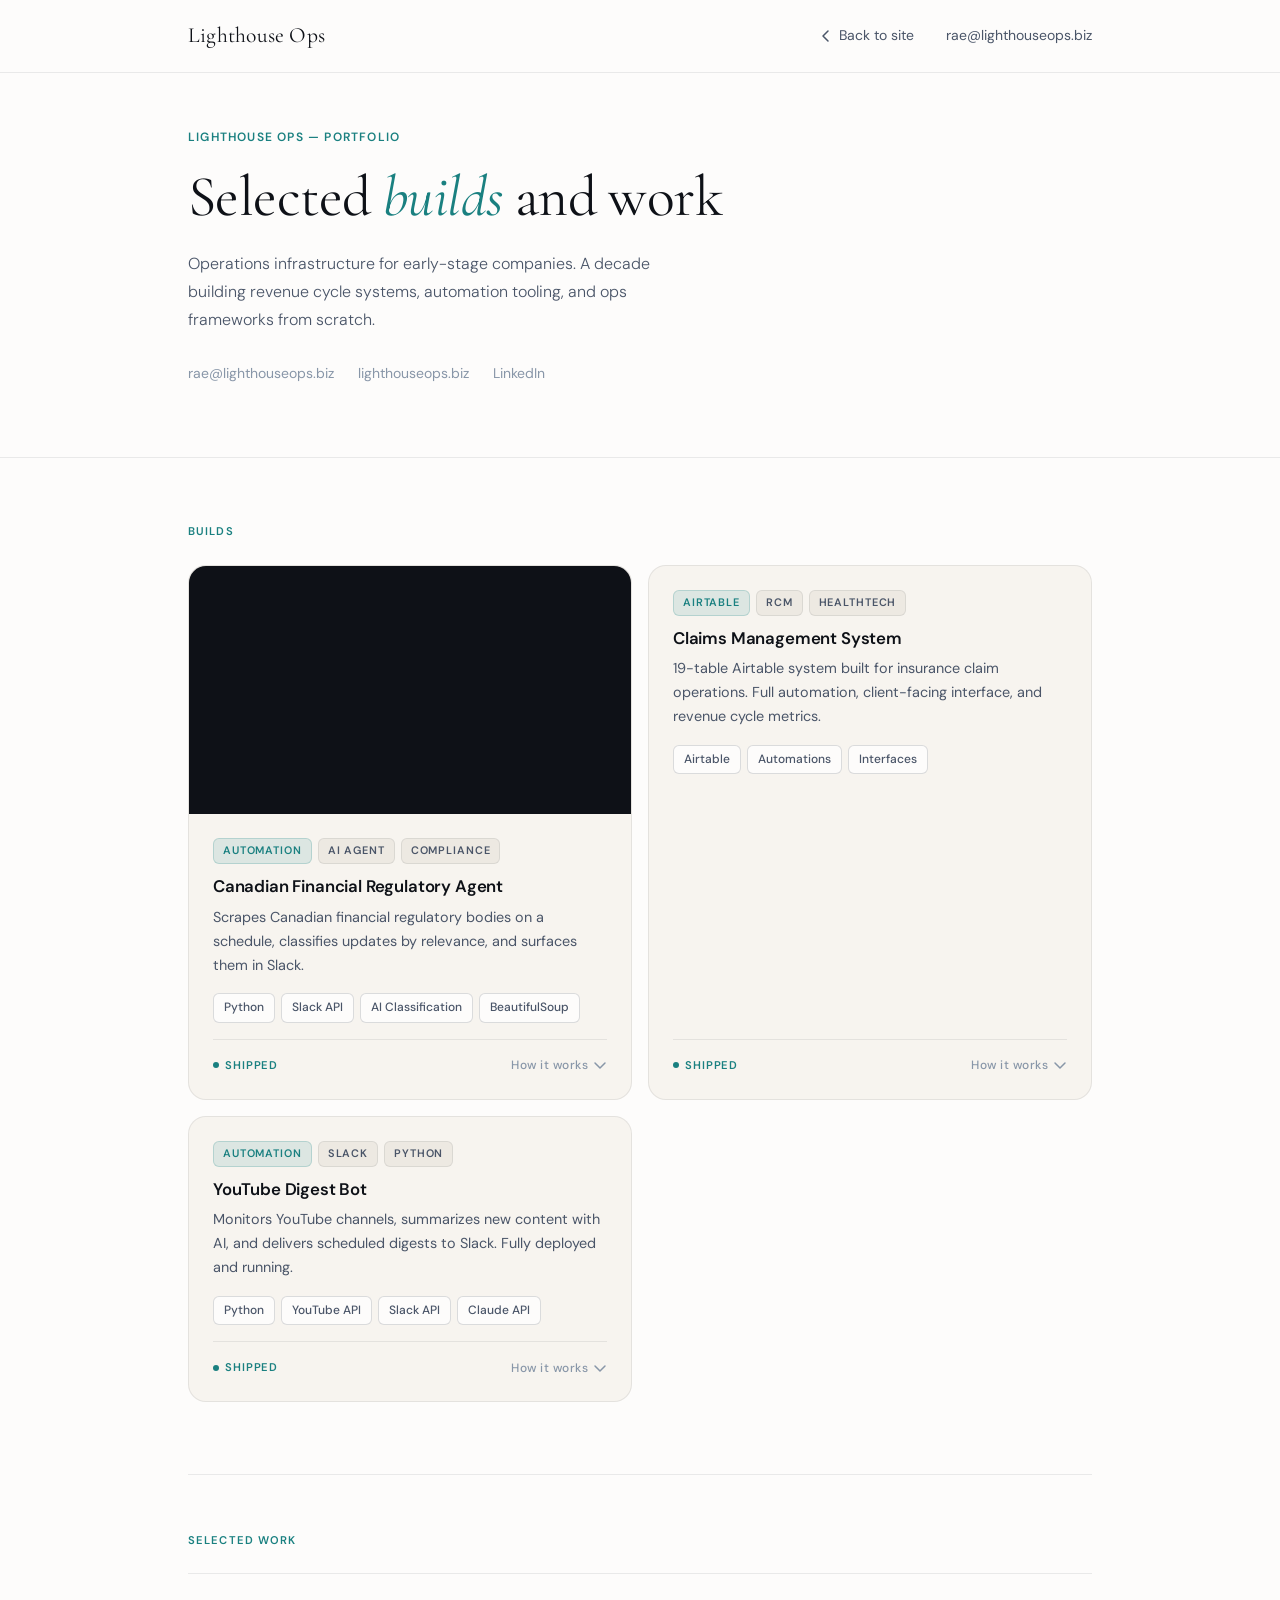
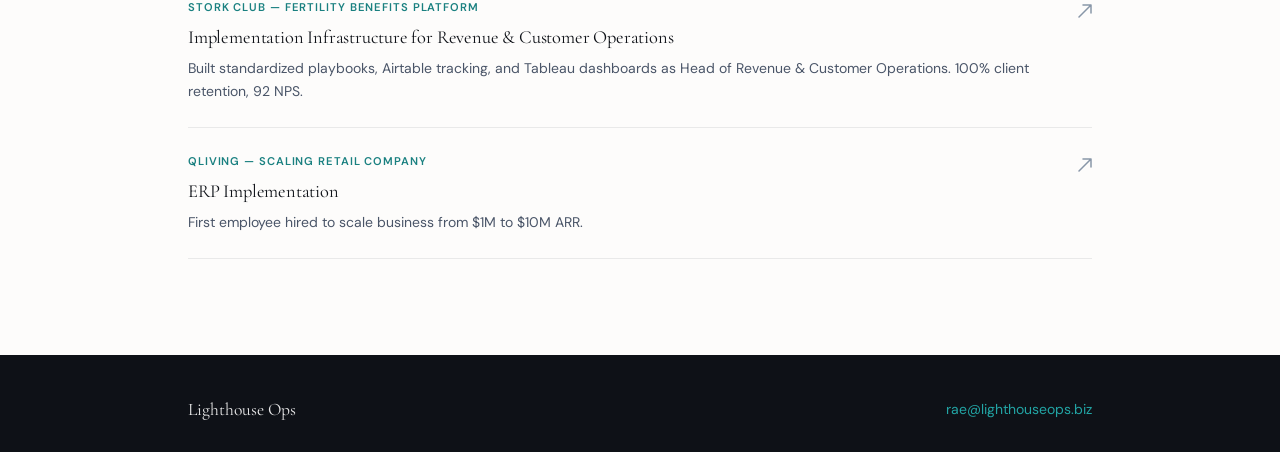
==== commit 05db513b: "Revamp portfolio page with new layout and video embeds Removed outdated project details and added a " ====
--- a/my-landing-page/portfolio.html
+++ b/my-landing-page/portfolio.html
@@ -1,654 +1,3 @@
-
-Archived - Use Cowork - Lighthouse Operations
-/
-Claude finished the response
-How would I go about building a public project tracker that works as a portfolio?
-
-May 19
-Before I build anything, let me run the pre-flight interview.
-
-What I think you're asking for: A public-facing page or app that displays your active projects (Lighthouse Ops, Thomas + Rae, maybe others) with status, progress, and links -- functioning as both a live portfolio and a credibility signal for potential clients or collaborators.
-
-Let me extract the substance before touching a single line of code.
-
-Spec as I understand it:
-
-A single public URL showing Rae's active projects, each with a status, brief description, and possibly key milestones or outcomes. Low-maintenance, professional-looking, consistent with your existing brand presence.
-
-Questions -- pick the answer that fits, or override:
-
-1. Primary audience a) Healthtech founders evaluating Lighthouse Ops b) Food/CPG contacts evaluating Thomas + Rae c) Both equally d) Mostly just a personal north star / accountability tool that happens to be public
-
-2. What counts as a "project"? a) Only client-facing work (Lighthouse Ops engagements, T+R milestones) b) Internal builds too (Airtable systems, bots, tools you've built) c) Everything -- personal, professional, experimental
-
-3. How do you want to update it? a) Edit a simple file or spreadsheet, changes reflect automatically b) A small admin UI where you fill in fields c) Manual HTML edits are fine, you're comfortable with that
-
-4. Where should it live? a) Standalone -- its own domain (e.g. rae.works or similar) b) Subdomain of an existing domain (lighthouse or thomasandrae) c) Doesn't matter, just needs a clean URL
-
-5. Visual direction a) Minimal/text-forward (think linear.app or are.na) b) Warm and personal (closer to T+R's cream/Lato aesthetic) c) Clean and professional (closer to a consulting site)
-
-My recommended answers: 1a, 2b, 3b, 4a, 5c -- but the answer to #3 will most determine what we actually build.
-
-1d, 2c, 3a, 4c, 5a
-
-May 19
-Good. That changes the architecture meaningfully.
-
-Synthesized brief:
-
-A minimal, text-forward public project tracker. Personal accountability tool first, incidentally public. All projects -- client work, internal builds, experiments, T+R. Auto-updates from a simple file or spreadsheet edit. URL doesn't matter. Linear.app aesthetic.
-
-Recommended build: A JSON file on GitHub + a static HTML page deployed on Netlify. You already know this stack from T+R.
-
-To update a project, you edit one JSON file. Netlify redeploys in under 60 seconds. No admin UI to build or maintain. No database. No login. Just data and a renderer.
-
-Here's what I need to decide before building:
-
-One remaining question: What fields do you want per project?
-
-My recommended set:
-
-Name
-Category (Lighthouse Ops / Thomas + Rae / Build / Experiment)
-Status (Active / Paused / Shipped / Archived)
-One-line description
-Last updated date
-Optional link
-Anything you'd add, remove, or rename? Or should I just build with this schema and you can adjust the JSON later?
-
-I guess I want it to be more for people who are looking at me for consulting/jobs so does that change what we’re thinking about? I want them to be able to see a demo of it.
-
-May 19
-Yes, that changes it substantially. Audience-first reframe:
-
-A healthtech founder or hiring manager lands on this page. They want to know: can she actually build things? The project list is secondary. The demos are the point.
-
-Revised brief:
-
-A portfolio of proof. Each project is a card. The card has a demo -- either embedded, linked, or screenshotted with a live link. The viewer never has to take your word for anything.
-
-This is closer to a developer portfolio than a project tracker. The "tracker" framing undersells it.
-
-Revised recommended build: A single HTML page, hosted anywhere (Netlify, GitHub Pages), no backend needed. Clean, fast, skimmable in 30 seconds. Each project has a demo link or embedded preview.
-
-New schema per project:
-
-Name + one-line description
-Category tag (Ops Consulting / Food Brand / Automation Build)
-Status
-What problem it solved (one sentence)
-Demo link or screenshot
-Stack/tools used (Airtable, Python, Netlify, etc.)
-One question before building:
-
-What demos do you actually have right now that are linkable or showable? For example -- is the Airtable claims system shareable? Is the T+R waitlist site live? The regulatory Slack bot?
-
-That inventory determines whether we build this now or whether you need two weeks to make things demo-ready first.
-
-I could share the airtable, it’s built. I also have the regulatory agent, the YouTube digest agent, and then I could put up some case studies for clients
-
-May 19
-Honest assessment: the Airtable and the agents are your strongest signals for a consulting/ops audience. Case studies are table stakes -- every consultant has them. A live Airtable demo and two working agents you built yourself are differentiators.
-
-Inventory as I see it:
-
-Asset	Demo-ready?	Strength
-Claims management Airtable	Yes, shareable now	High -- shows RCM domain depth
-Regulatory agent	Needs a URL or video	High -- shows technical range
-YouTube digest bot	Needs a URL or video	Medium -- shows automation thinking
-Client case studies	Need to be written	Low-medium -- expected, not surprising
-My recommendation before we build the portfolio page:
-
-The agents probably aren't live URLs someone can click into. So you have two options:
-
-a) Record a 60-90 second Loom of each agent working. Embed the thumbnail in the portfolio. Viewer clicks, watches it do its thing. Done. This takes an afternoon.
-
-b) Build the portfolio now with the Airtable linked and placeholder cards for the agents, then add Looms when ready.
-
-I'd do b -- get it live with what you have, then fill in the gaps.
-
-Ready to build? If yes, I'll need:
-
-Your name / what you want in the header (just "Rae" or full name or Lighthouse Ops?)
-The Airtable share link when you have it
-Any existing URL you want to publish this to, or Netlify is fine
-I have a demo video for the regulatory agent
-
-May 19
-Perfect. That's your anchor piece -- lead with it.
-
-Three more quick things and I'll build:
-
-Header: "Rae" / "Rae [Last Name]" / "Lighthouse Ops" / something else?
-The regulatory agent video -- is it a Loom URL, YouTube, or a file?
-Airtable link -- do you have the share URL handy, or should I build with a placeholder?
-Everything else I'll make reasonable assumptions on and you can adjust after.
-
-Should this be an open app instead?
-
-May 19
-Good instinct to question it, but no -- not for this use case.
-
-A static HTML page is the right call here. Here's why:
-
-A hiring manager or founder who lands on your portfolio is not going to interact with it. They're going to skim it in 90 seconds, click one or two things, and decide if you're worth a conversation. There's nothing an "app" gives that experience that a clean static page doesn't.
-
-"Open app" architectures (React, dynamic data fetching, etc.) add complexity, load time, and maintenance overhead in exchange for interactivity you don't need. The Airtable demo and the Loom video are already the interactive elements. The portfolio itself just needs to frame them well.
-
-The one exception would be if you wanted visitors to filter projects by category or search -- but with the inventory you have right now (4-5 items), that's pointless.
-
-Build it static. Keep it fast. Let the demos do the work.
-
-Still need those three answers before I start:
-
-Header name
-Regulatory agent video -- Loom, YouTube, or file?
-Airtable share link or placeholder for now?
-We can put it on lighthouse operations then
-
-May 19
-Got it. Two more:
-
-Regulatory agent video -- Loom, YouTube, or file?
-Airtable share link, or placeholder for now?
-File and I’ll get you the URL later
-
-May 19
-Got it -- placeholder for both then, you'll swap them in after.
-
-Building now.
-
-
-Viewed a file, created a file, read a file
-Viewed a file, created a file, read a file
-Here's what's built. Single HTML file, drop it into your existing Netlify setup the same way you did T+R.
-
-To swap in your content:
-
-Regulatory agent video -- find this comment in the file: <!-- SWAP THIS: replace with your actual video file path --> and uncomment the <video> tag with your file name
-Demo links -- every href="#" is a placeholder, replace with your actual URLs
-Airtable link -- on the Claims Management card, swap the href="#" with your share URL
-LinkedIn -- update the header nav link
-Case studies -- the Stork Club one is pre-filled, add more rows following the same pattern
-One thing to consider before you publish: the Lead Enrichment Agent card uses the Claude API -- worth deciding if you want that visible to potential clients or if it reads as too internal/experimental.
-
-
-Index
-Code · HTML 
-So if I have a repo for lighthouse ops website in GitHub, I can just drop this html file in there along with the videos and the page will create itself?
-
-May 19
-Yes, exactly -- with one caveat.
-
-If your Lighthouse Ops repo is already connected to Netlify the same way your T+R site is, you just:
-
-Drop index.html into the repo root
-Drop your video file in the same folder
-Update the video filename in the HTML to match
-Commit and push
-Netlify detects the push and redeploys automatically. Usually live within 60 seconds.
-
-The one caveat: video files can be large. If your demo video is over ~50MB, GitHub will complain and Netlify will be slow to serve it. In that case you'd host the video on Loom or YouTube (unlisted) and just embed the link instead of the file directly. That's actually the better setup anyway -- faster load, no repo bloat.
-
-What's the approximate file size of your demo video?
-
-Won’t there already be an index.html file for the main website page?
-
-May 19
-Yes, good catch.
-
-You have two options:
-
-1. Make this a subpage -- name the file portfolio.html and it lives at lighthouseops.biz/portfolio. Your main site stays untouched.
-
-2. Replace the main page -- if your current index.html is just a simple landing page, you could fold the portfolio into it and make this the whole site.
-
-Which is it -- does your main Lighthouse Ops site have meaningful content you want to keep separate, or is it fairly minimal right now?
-
-Yes I want to keep the home page as is
-
-May 19
-Easy then -- just rename the file to portfolio.html before you drop it in. It'll live at lighthouseops.biz/portfolio.
-
-One small thing to do after: add a link to it from your main page so visitors can actually find it. Even just a single line in your nav or footer -- "Work" or "Portfolio" pointing to /portfolio.
-
-Want me to give you the exact snippet to paste into your existing index.html?
-
-Ok I want the portfolio projects to show as cards then with placeholders for video in each and a text box below.
-
-May 19
-Before I rebuild, a few quick questions -- this changes the layout meaningfully.
-
-1. What's the "text box below"? a) A description of the project (static text you write once) b) An actual editable text area visitors can type in c) A notes/context section that expands on click
-
-2. Video placeholder in every card -- do all your projects have video, or just the regulatory agent? a) Just the regulatory agent has video now, others get a placeholder until you record them b) Some will never have video -- those cards should skip the video area entirely c) All cards get a video slot regardless
-
-3. Layout: a) Keep the current featured/grid split -- one big card on top, smaller ones below b) Uniform grid -- all cards the same size c) Single column -- stacked full-width cards
-
-My recommended answers: 1a, 2a, 3b -- uniform grid, static description text, video slot only where you have or plan to have one.
-
-1c, 2b, 3b
-
-May 19
-Got it. Uniform grid, expandable text on click, video slot only where it exists.
-
-One last thing: how many columns on desktop? I'd recommend 2 -- wide enough for the video to be watchable, not so narrow the cards feel cramped. Good with that?
-
-Yes
-
-May 19
-Building now.
-
-
-Ran 2 commands, created a file, read a file
-Ran 2 commands, created a file, read a file
-Here's the rebuilt version. Key changes from before:
-
-What's different:
-
-Uniform 2-column grid, all cards the same size
-"How it works" button on each card expands a detail panel with problem + what you built
-Regulatory agent card has the video slot, others don't
-Thomas + Rae card links out to your live site
-Four things to swap before publishing:
-
-Uncomment the <video> tag in card 1 and update the filename to match your actual video file
-Replace the href="#" on the Claims Management demo link with your Airtable share URL
-Update the LinkedIn link in the header
-Add your real case study content in the two rows at the bottom
-Drop portfolio.html into your GitHub repo alongside your video file and it's live at lighthouseops.biz/portfolio.
-
-
-Portfolio
-Code · HTML 
-
-/* ============================================ LIGHTHOUSE OPERATIONS — styles.css Aesthetic: Quietly confident Theme: Warm off-white light / deep ink dark Fonts: Instrument Serif (display) + DM Sans (body) ============================================ */ @import url('https://fonts.go
-
-pasted
-
-Can you copy the css formatting I already have in my regular website to this page? I like how the tools are listed in boxes though, as well as the themes, so keep that feature but change the colors to match my regular website. Here's the css
-
-9:24 AM
-
-Read current portfolio file
-Read current portfolio file
-Rebuilding now with your site's CSS system -- Cormorant Garamond for display, DM Sans for body, teal accent, parchment palette, your exact tokens and shadows. Stack item boxes and category tags stay, recolored to match.
-
-
-Ran a command, read a file
-Ran a command, read a file
-Here's what changed:
-
-Matching your site now:
-
-Cormorant Garamond for the header and case study titles, DM Sans for body
-Your exact color tokens -- teal accent, parchment backgrounds, ink dark footer
-Your shadow system, border radius, spacing scale, and motion easing
-Fixed nav with blur/scroll behavior matching your main site
-Dark ink footer with your logo treatment
-Kept from before:
-
-Stack item boxes -- now styled with your border system, highlight teal on card hover
-Category tags -- teal-dim background for accented tags, paper-warm for neutral ones
-Expand/collapse detail panels
-Conditional video slot only on the regulatory agent card
-The nav has a "Back to site" link pointing to lighthouseops.biz so visitors can get back to your main page easily.
-
-
-Portfolio
-Code · HTML 
-Also, I need to drop the video files in the same repo correct? How do I add the path to the html? Also, where do the Selected Work links go
-
-9:28 AM
-Three separate questions, quick answers on all three:
-
-Video files in the repo -- yes. Drop them in the same folder as portfolio.html. If you want to keep things tidy, make a subfolder called assets or video and put them there. Then the path in the HTML is just:
-
-html
-<source src="regulatory-agent-demo.mp4" type="video/mp4" />
-or if you use a subfolder:
-
-html
-<source src="assets/regulatory-agent-demo.mp4" type="video/mp4" />
-The filename just has to match exactly -- same capitalization, same extension.
-
-How to swap it in: Find this comment block in the card:
-
-html
-<!-- <video controls>
-  <source src="regulatory-agent-demo.mp4" type="video/mp4" />
-</video> -->
-Delete the <!-- at the start and the --> at the end to uncomment it. Update the filename to match your actual file. Then delete the entire <div class="video-placeholder"> block below it -- that's just the grey placeholder, you won't need it once the real video is in.
-
-Selected Work links -- that's your call. Three options:
-
-Link to a case study page you build later (/case-study-stork-club.html)
-Link to your LinkedIn profile as a proxy for now
-Leave them as # temporarily and add the real destination once case studies are written
-The case study page is the right long-term answer, but it doesn't need to exist before you publish. # is fine as a placeholder.
-
-The video is 103 MB
-
-9:35 AM
-That's too big for GitHub and will load slowly in the browser regardless. Don't put it in the repo.
-
-Host it externally instead. Two good options:
-
-Loom (recommended) -- free, built for screen recordings, gives you a clean embed. Upload your video, set it to public or unlisted, and you get an embed code. Replace the <video> block in the HTML with the Loom iframe they give you.
-
-YouTube unlisted -- also free, better compression, slightly more friction to set up. Upload, set to unlisted (not public, not private), and embed the iframe.
-
-Loom is faster to set up and looks cleaner for a portfolio context. YouTube unlisted works fine too if you already use it.
-
-Once you pick one and upload, paste the embed code here and I'll drop it into the HTML correctly for you.
-
-There doesn't appear to be an upload video option on loom
-
-9:39 AM
-You're right -- Loom is screen recording only, no straight video upload. Two real options:
-
-YouTube unlisted -- upload the file, set visibility to "Unlisted," copy the embed code. Free, fast to serve, no size limit.
-
-Vimeo free tier -- does allow video uploads up to 500MB on the free plan. Cleaner player than YouTube, no ads, no recommended videos appearing after. Upload, set to unlisted, copy the embed code.
-
-Vimeo is the better look for a portfolio. YouTube is faster to set up if you already have an account.
-
-Either way, once it's uploaded paste the embed code or just the video URL here and I'll add it to the HTML.
-
-Ok the URL is here: https://youtu.be/Np5XOTRaG-0 can you tell me where to put that in the HTML? I already uploaded the HTML to YouTube
-
-9:44 AM
-Quick correction -- you said you uploaded the HTML to YouTube, but I think you meant the video. Confirming that before I give you the wrong instructions.
-
-Assuming the video is live at that URL, here's exactly what to do.
-
-Find this block in your HTML:
-
-html
-<!-- <video controls>
-  <source src="regulatory-agent-demo.mp4" type="video/mp4" />
-</video> -->
-<div class="video-placeholder">
-  <div class="play-ring">
-    <svg width="12" height="14" viewBox="0 0 12 14" fill="none">
-      <path d="M1 1L11 7L1 13V1Z" fill="rgba(255,255,255,0.3)"/>
-    </svg>
-  </div>
-  <span>Demo — add video file</span>
-</div>
-Replace the entire thing with this:
-
-html
-<iframe
-  src="https://www.youtube.com/embed/Np5XOTRaG-0"
-  title="Canadian Financial Regulatory Agent Demo"
-  frameborder="0"
-  allow="accelerometer; autoplay; clipboard-write; encrypted-media; gyroscope; picture-in-picture"
-  allowfullscreen
-  style="width:100%; height:100%; position:absolute; top:0; left:0;">
-</iframe>
-Then on the .video-slot div itself, add position:relative; -- the CSS already has it set up for this, but double check it renders correctly after you save.
-
-Save, commit, push. Netlify redeploys and the video should be live.
-
-HTML to Github
-
-9:44 AM
-Three steps:
-
-1. Go to your Lighthouse Ops GitHub repo
-
-2. Upload the file Click "Add file" → "Upload files" → drag in portfolio.html → scroll down and click "Commit changes"
-
-3. That's it. Netlify detects the push and redeploys automatically. Your page will be live at lighthouseops.biz/portfolio within about 60 seconds.
-
-If you want to double-check it deployed, log into Netlify and look at the deploy log -- it'll show a green checkmark when it's done.
-
-<!-- CARD 1: Regulatory Agent — HAS VIDEO -->
-      <div class="card fade-up">
-        <div class="video-slot">
-     <iframe
-  src="https://www.youtube.com/embed/Np5XOTRaG-0"
-  title="Canadian Financial Regulatory Agent Demo"
-  frameborder="0"
-  allow="accelerometer; autoplay; clipboard-write; encrypted-media; gyroscope; picture-in-picture"
-  allowfullscreen
-  style="width:100%; height:100%; position:absolute; top:0; left:0;">
-</iframe>
-          </div>
-        </div>
-        <div class="card-body">
-          <div class="card-tags">
-            <span class="tag accent">Automation</span>
-            <span class="tag">AI Agent</span>
-            <span class="tag">Compliance</span>
-          </div>
-
-Show more
-9:47 AM
-The structure looks right but there's one extra </div> that will break the card. Look at lines 3-6 -- you have two closing divs back to back before card-body:
-
-html
-        <div class="video-slot">
-          <iframe ...></iframe>
-        </div>
-      </div>          ← this one shouldn't be here
-      <div class="card-body">
-Delete that second </div> so it reads:
-
-html
-        <div class="video-slot">
-          <iframe ...></iframe>
-        </div>
-        <div class="card-body">
-Also add position: relative; to the .video-slot div tag itself so the iframe positions correctly inside it:
-
-html
-<div class="video-slot" style="position:relative;">
-Then save, commit, push.
-
-
-<!DOCTYPE html> <html lang="en"> <head> <meta charset="UTF-8" /> <meta name="viewport" content="width=device-width, initial-scale=1.0" /> <title>Lighthouse Ops — Portfolio</title> <link rel="preconnect" href="https://fonts.googleapis.com" /> <link rel="preconnect" href="https://fonts.gstat
-
-pasted
-
-9:47 AM
-Good -- you've made some edits. There are three structural problems in this file that will break the layout. Let me just fix them all and give you a clean file back.
-
-
-Ran a command, read a file
-Ran a command, read a file
-Three things I fixed:
-
-Video slot -- the </div> closing the video slot was missing, so the iframe was swallowing the entire card body. Fixed and moved the iframe positioning into CSS instead of inline styles so it's cleaner.
-Card 1 structure -- the extra stray </div> after the iframe that was breaking the card layout is gone.
-Project grid closing tag -- the </div> for .project-grid was missing entirely, which was collapsing the case studies into the grid. Added it back with a comment so it's easy to find.
-Upload this version to GitHub and it should render correctly.
-
-
-Portfolio
-Code · HTML 
-Ok and what are the final steps I need to do to complete the portfolio?
-
-10:22 AM
-Four things remaining:
-
-1. Airtable share link Find href="#" on the "View live demo" link in the Claims Management card and replace # with your Airtable share URL.
-
-2. LinkedIn link In the header nav, find <a href="#" target="_blank">LinkedIn</a> and replace # with your LinkedIn profile URL.
-
-3. Case study links Both case study rows currently link to #. You have two options -- link them to your LinkedIn for now, or leave them as # until you build dedicated case study pages. Either is fine to publish with.
-
-4. Thomas + Rae card You removed that card at some point in your edits. If you want it back, let me know and I'll add it in as card 4. If you're intentionally leaving it out, nothing to do.
-
-Once those are done the page is ready to upload. The only thing that comes after publishing is adding case study pages when you have them written -- but that doesn't need to block you going live.
-
-I can't share Airtable to web without upgrading my plan
-
-10:32 AM
-Good to know before you hit publish. Three options:
-
-1. Remove the "View live demo" link entirely and let the expand panel do the work. The written description of what you built is strong enough on its own.
-
-2. Record a short screen walkthrough -- same approach as the regulatory agent. A 2-3 minute Loom or YouTube unlisted video walking through the tables, automations, and interface. Upload it, embed it in the card the same way you did the first video. This is actually the better demo format anyway -- you can narrate what you're showing and why the design decisions matter.
-
-3. Take screenshots and link to a simple image gallery or Google Drive folder. Lower effort than video, less impressive than a live demo.
-
-Option 2 is the right call if you have 30 minutes. The Airtable system is one of your strongest proof points and a narrated walkthrough lets you show the relational structure in a way a static share never would.
-
-
-<!DOCTYPE html> <html lang="en"> <head> <meta charset="UTF-8"> <meta name="viewport" content="width=device-width, initial-scale=1.0"> <title>Lighthouse Operations | Fractional Ops for Growing Companies</title> <link rel="stylesheet" href="styles.css"> <link rel="preconnect" href=
-
-pasted
-
-Also why can't I see the portfolio page on my main homepage? I think I need to add a new tab to the navigation right? Here's the home page HTML
-
-10:33 AM
-Yes, exactly -- you need to add a nav link. One line in two places.
-
-1. In the main nav links list, find this:
-
-html
-<li><a href="#recent-work">Results</a></li>
-Add after it:
-
-html
-<li><a href="/portfolio">Portfolio</a></li>
-2. In the footer quick links, find this:
-
-html
-<li><a href="#recent-work">Results</a></li>
-Add after it:
-
-html
-<li><a href="/portfolio">Portfolio</a></li>
-Save, commit, push. That's it -- the link will appear in your nav and footer pointing to lighthouseops.biz/portfolio.
-
-How do I push it live?
-
-10:35 AM
-Same process as the portfolio file:
-
-Go to your Lighthouse Ops GitHub repo
-Click on index.html to open it
-Click the pencil icon (Edit) in the top right of the file
-Make the two changes directly in the editor
-Scroll down and click "Commit changes"
-Netlify detects the commit and redeploys automatically. Live in about 60 seconds.
-
-For the agent it says [www.youtube.com](https://www.youtube.com) refused to connect.
-
-10:35 AM
-That's YouTube blocking embedded iframes on external sites -- it happens when the video's embed permissions aren't enabled.
-
-Fix it in YouTube Studio:
-
-Go to studio.youtube.com
-Click on the video
-Click Details (the pencil icon)
-Scroll down and click More options
-Make sure Allow embedding is checked
-Save
-Then reload your portfolio page and the video should appear. If it still shows the error after that, also check that the video visibility is set to Public or Unlisted -- Private videos won't embed regardless of the embedding setting.
-
-It's already allowed
-
-10:39 AM
-Then the issue is likely that the video is set to Private rather than Unlisted or Public. Private videos block embedding even with the setting enabled.
-
-Go to YouTube Studio, click the video, and change the visibility from Private to Unlisted. Unlisted means it won't show up in search or on your channel -- only people with the direct link can find it. That's the right setting for a portfolio demo anyway.
-
-Do I need to change anything in the code?
-
-10:39 AM
-No. The embed URL in your code is already correct. It's purely a YouTube visibility setting -- once you switch the video to Unlisted, the iframe will load without any code changes.
-
-Should I put this write up anywhere? What a human can do now that they couldn't before
-A compliance officer at a Canadian fintech can now monitor OSFI, FINTRAC, and CSA simultaneously and receive a structured, reasoned briefing within minutes of a regulatory update being published.
-Previously, this required an analyst to manually read each source, cross-reference updates against internal processes, assess materiality, and write up a recommended action. In a scaling environment with multiple regulated product lines and quarterly release cycles, that process requires increasing headcount to maintain. The automated system scales without headcount.
-During development, the system processed a live FINTRAC update on extortion-related money laundering, correctly identified AML Transaction Monitoring as the primary affected workflow, flagged KYC Onboarding as a secondary impact, and caught a non-obvious connection to Data Retention and Privacy through an information-sharing obligation the primary mapping missed.
-AI role
-The system handles four things: detecting new regulatory updates by scraping OSFI, FINTRAC, and CSA; mapping changes to affected workflows using semantic reasoning against a workflow library; generating recommended actions with confidence levels; and auditing its own mapping with a critic layer that checks for missed workflows, false positives, and miscalibrated confidence. The critic output appears in the same Slack briefing so the compliance officer sees where the AI is uncertain, not just its conclusions.
-Where AI stops
-The system never triggers a process change. A compliance officer must approve the mapping before anything happens downstream, with their name and timestamp logged against every decision. Override decisions require a documented reason. This boundary exists because a misclassified obligation or missed filing deadline isn't just a product bug; it could be a regulatory violation. The compliance officer's role shifts from manual research to judgment, accountability, and remediation oversight. On approval, the system automatically notifies the process owner of each affected workflow with the recommended action, source link, and a calculated remediation deadline. The audit trail captures the full chain from regulatory update to human decision to owner notification.
-What breaks first
-Failure Point 1: Workflow Library. At five workflows Claude reasons over everything in context. At 500, it fails on context limits, latency, and cost. The fix is a vector store with semantic retrieval.
-Failure Point 2: Hallucinated Confidence. The mapping engine may flag connections that sound plausible but don't reflect real regulatory obligation. The critic layer watches for this. At higher volume, confidence thresholds and feedback loops from logged override decisions would manage false positive rates.
-Failure Point 3: Source Coverage. The scraper monitors three bodies today. A dedicated scraper per body works short term, but a more resilient architecture would use a generalized scraper or integrate with an existing regulatory intelligence feed to avoid maintaining custom parsers across a growing list of sources.
-Next steps
-Optimize Slack output for readability at scale. Currently the briefing shows the full reasoning per workflow; a production version would show a two-sentence summary with full reasoning available on demand to reduce notification fatigue.
-
-Show more
-10:40 AM
-Yes -- this belongs in the expand panel of the regulatory agent card, replacing the current "What I built" section. It's significantly stronger than what's there now.
-
-It's also long enough that you'd want to trim it for the card context. The full writeup is better suited to a standalone case study page, which this project warrants.
-
-Here's how I'd split it:
-
-In the card expand panel -- the first two paragraphs only. What a human can do now, and the live FINTRAC example. That's the proof. Stop before the technical architecture section.
-
-As a standalone case study page -- the full writeup as-is. Link to it from the card with a "Read the full case study" link. That page is what a hiring manager or serious prospect reads when they want to go deep.
-
-Want me to build the case study page now, or drop the trimmed version into the card first?
-
-Card version, then case study
-
-10:41 AM
-Here's the trimmed card version. Find the expand panel for card 1 and replace the entire card-detail-inner content with this:
-
-html
-<div class="card-detail-inner">
-  <span class="detail-label">What a human can do now</span>
-  <p>A compliance officer at a Canadian fintech can monitor OSFI, FINTRAC, and CSA simultaneously and receive a structured, reasoned briefing within minutes of a regulatory update being published. Previously this required an analyst to manually read each source, cross-reference updates against internal processes, assess materiality, and write up a recommended action -- a process that requires increasing headcount to maintain as product lines scale. The automated system scales without headcount.</p>
-  <span class="detail-label">Live example</span>
-  <p>During development, the system processed a live FINTRAC update on extortion-related money laundering, correctly identified AML Transaction Monitoring as the primary affected workflow, flagged KYC Onboarding as a secondary impact, and caught a non-obvious connection to Data Retention and Privacy through an information-sharing obligation the primary mapping missed.</p>
-  <a href="/regulatory-agent" class="card-link">
-    Read the full case study
-    <svg width="12" height="12" viewBox="0 0 14 14" fill="none">
-      <path d="M1 13L13 1M13 1H5M13 1V9" stroke="currentColor" stroke-width="1.5" stroke-linecap="round" stroke-linejoin="round"/>
-    </svg>
-  </a>
-</div>
-Make that change in your portfolio file, commit it, and then come back here and I'll build the regulatory-agent.html case study page.
-
-
-<!DOCTYPE html> <html lang="en"> <head> <meta charset="UTF-8" /> <meta name="viewport" content="width=device-width, initial-scale=1.0" /> <title>Lighthouse Ops — Portfolio</title> <link rel="preconnect" href="https://fonts.googleapis.com" /> <link rel="preconnect" href="https://fonts.gstat
-
-pasted
-
-I did something wrong, can you fix this HTML?
-
-10:44 AM
-Two issues I can see:
-
-Card 1 is missing its closing </div> -- the card-detail div closes but the card itself never closes before card 2 starts.
-The YouTube URL is wrong -- you used the share URL (youtu.be/...) instead of the embed URL. They're different. The iframe needs youtube.com/embed/....
-LinkedIn link -- target should be _blank, the URL goes in href.
-Fixing all three now.
-
-
-Ran a command, read a file
-Ran a command, read a file
-Three fixes made:
-
-Card 1 closing tag -- added the missing </div> with a comment so it's easy to spot
-YouTube URL -- changed youtu.be/_CRWI0GiyHo to youtube.com/embed/_CRWI0GiyHo
-LinkedIn link -- moved the URL to href and set target="_blank" correctly
-Also removed the dead "View live demo" link from the Claims Management card since the Airtable share isn't available. Upload this version and let me know when it's live -- then I'll build the case study page.
-
-
-Portfolio
-Code · HTML 
-
-
-
-
-
-Claude is AI and can make mistakes. Please double-check responses.
-Portfolio · HTML
-Copy
-
 <!DOCTYPE html>
 <html lang="en">
 <head>
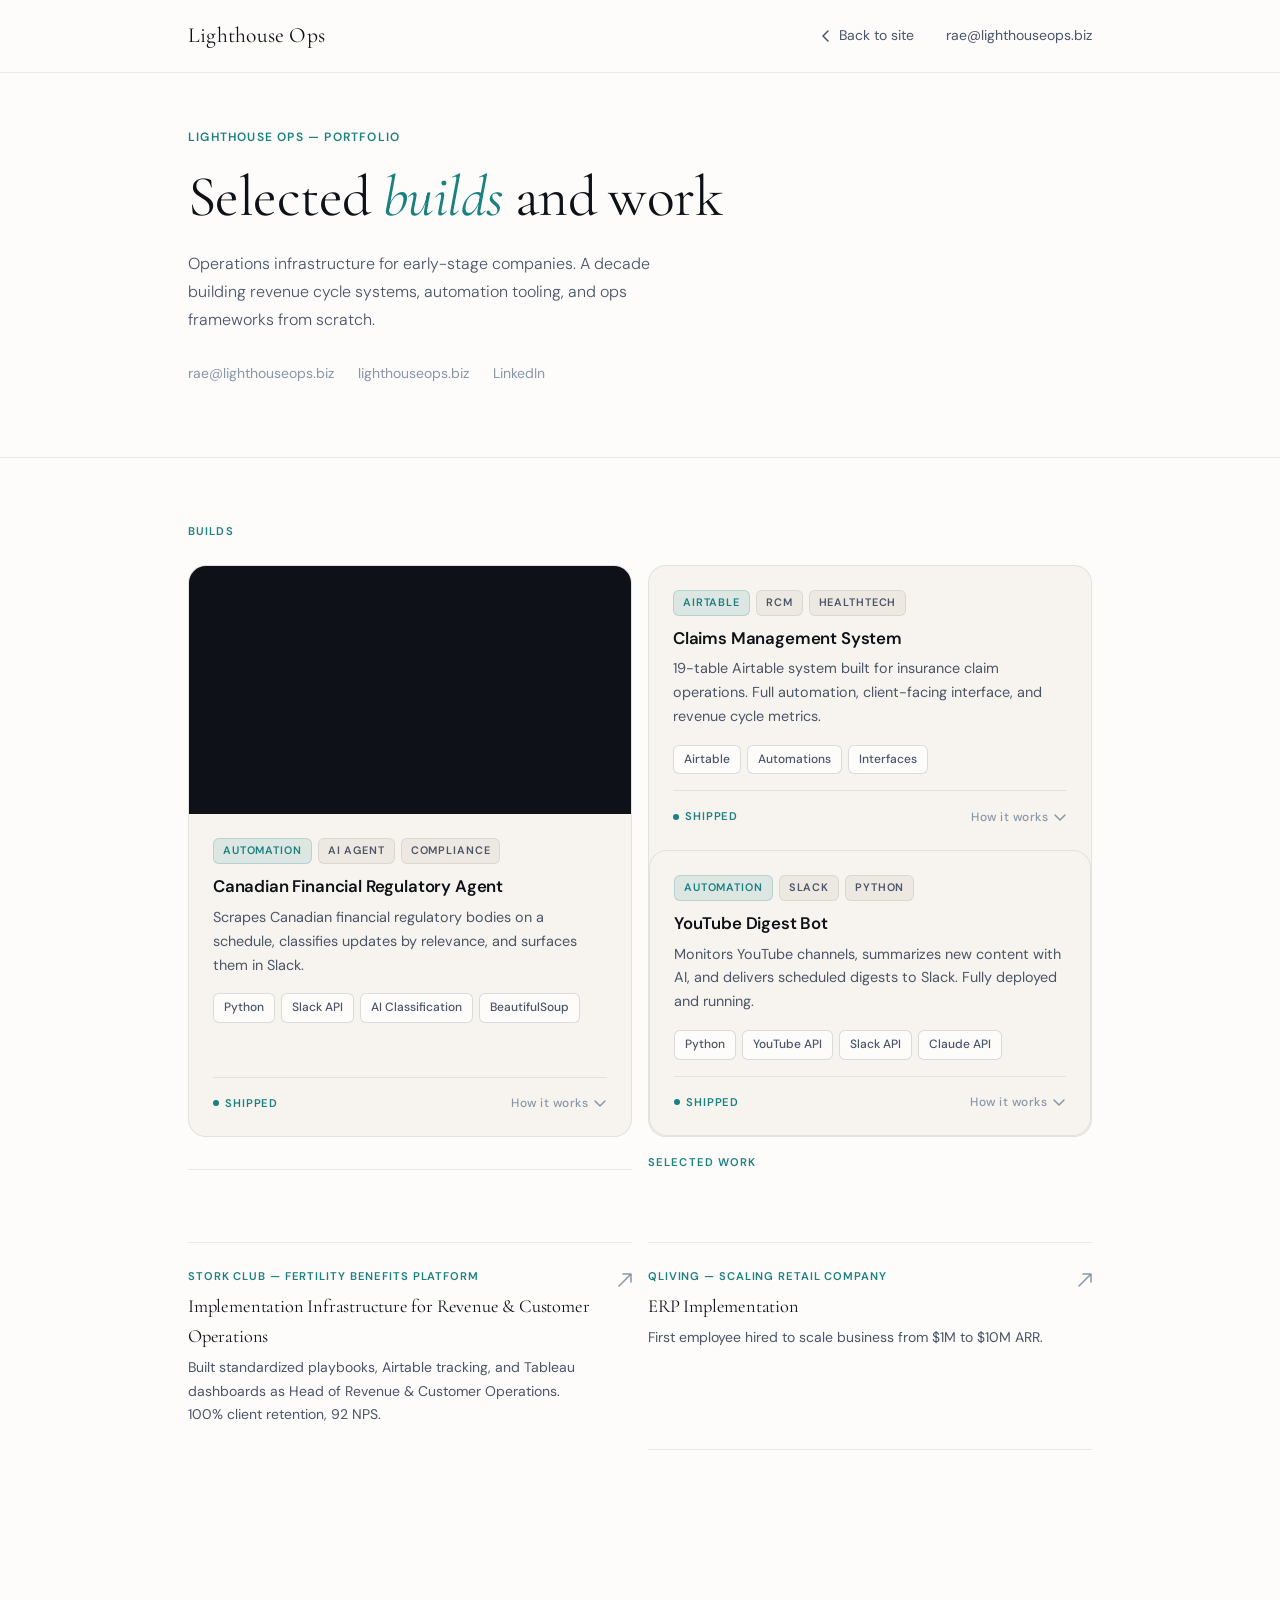
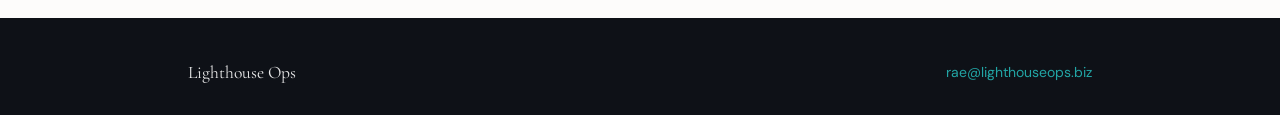
==== commit 195d4406: "Revise claims management project details Updated the project details for claims management, includin" ====
--- a/my-landing-page/portfolio.html
+++ b/my-landing-page/portfolio.html
@@ -640,12 +640,12 @@
           </div>
         </div>
         <div class="card-detail">
-          <div class="card-detail-inner">
-            <span class="detail-label">The problem</span>
-            <p>Early-stage healthtech companies managing specialty benefits run claims tracking in spreadsheets with no visibility into cycle time, denial rates, or outstanding balances.</p>
-            <span class="detail-label">What I built</span>
-            <p>A 19-table Airtable system modeled on production benefits operations. Covers member intake, eligibility, claim submission, adjudication, appeals, and payment posting. Automated status updates, a client-facing interface for account managers, and dashboards tracking key RCM metrics including days in AR, denial rate, and clean claim rate.</p>
-          </div>
+       <div class="card-detail-inner">
+          <span class="detail-label">The problem</span>
+          <p>Claims management breaks in a predictable way. The system that worked at 50 claims a month fails at 500 -- not because the team got worse, but because spreadsheets weren't built to track a full claims lifecycle across providers, members, payers, plans, and coverage tiers simultaneously. The result is revenue leaking through gaps nobody owns: denied claims that never get appealed, member balances that age without follow-up, and financial reporting that nobody trusts.</p>
+          <span class="detail-label">What changed</span>
+          <p>Denial rate held at 7% against a 12% industry average. Days in AR reduced from 60+ to 43. Approximately $400K in denied or stuck claims recovered over 18 months.</p>
+          <img src="airtable-screenshot.png" alt="Claims Management System" style="width:100%; border-radius:6px; margin-top:14px; border:1px solid rgba(10,16,30,0.08);" />
         </div>
       </div><!-- end card 2 -->
  
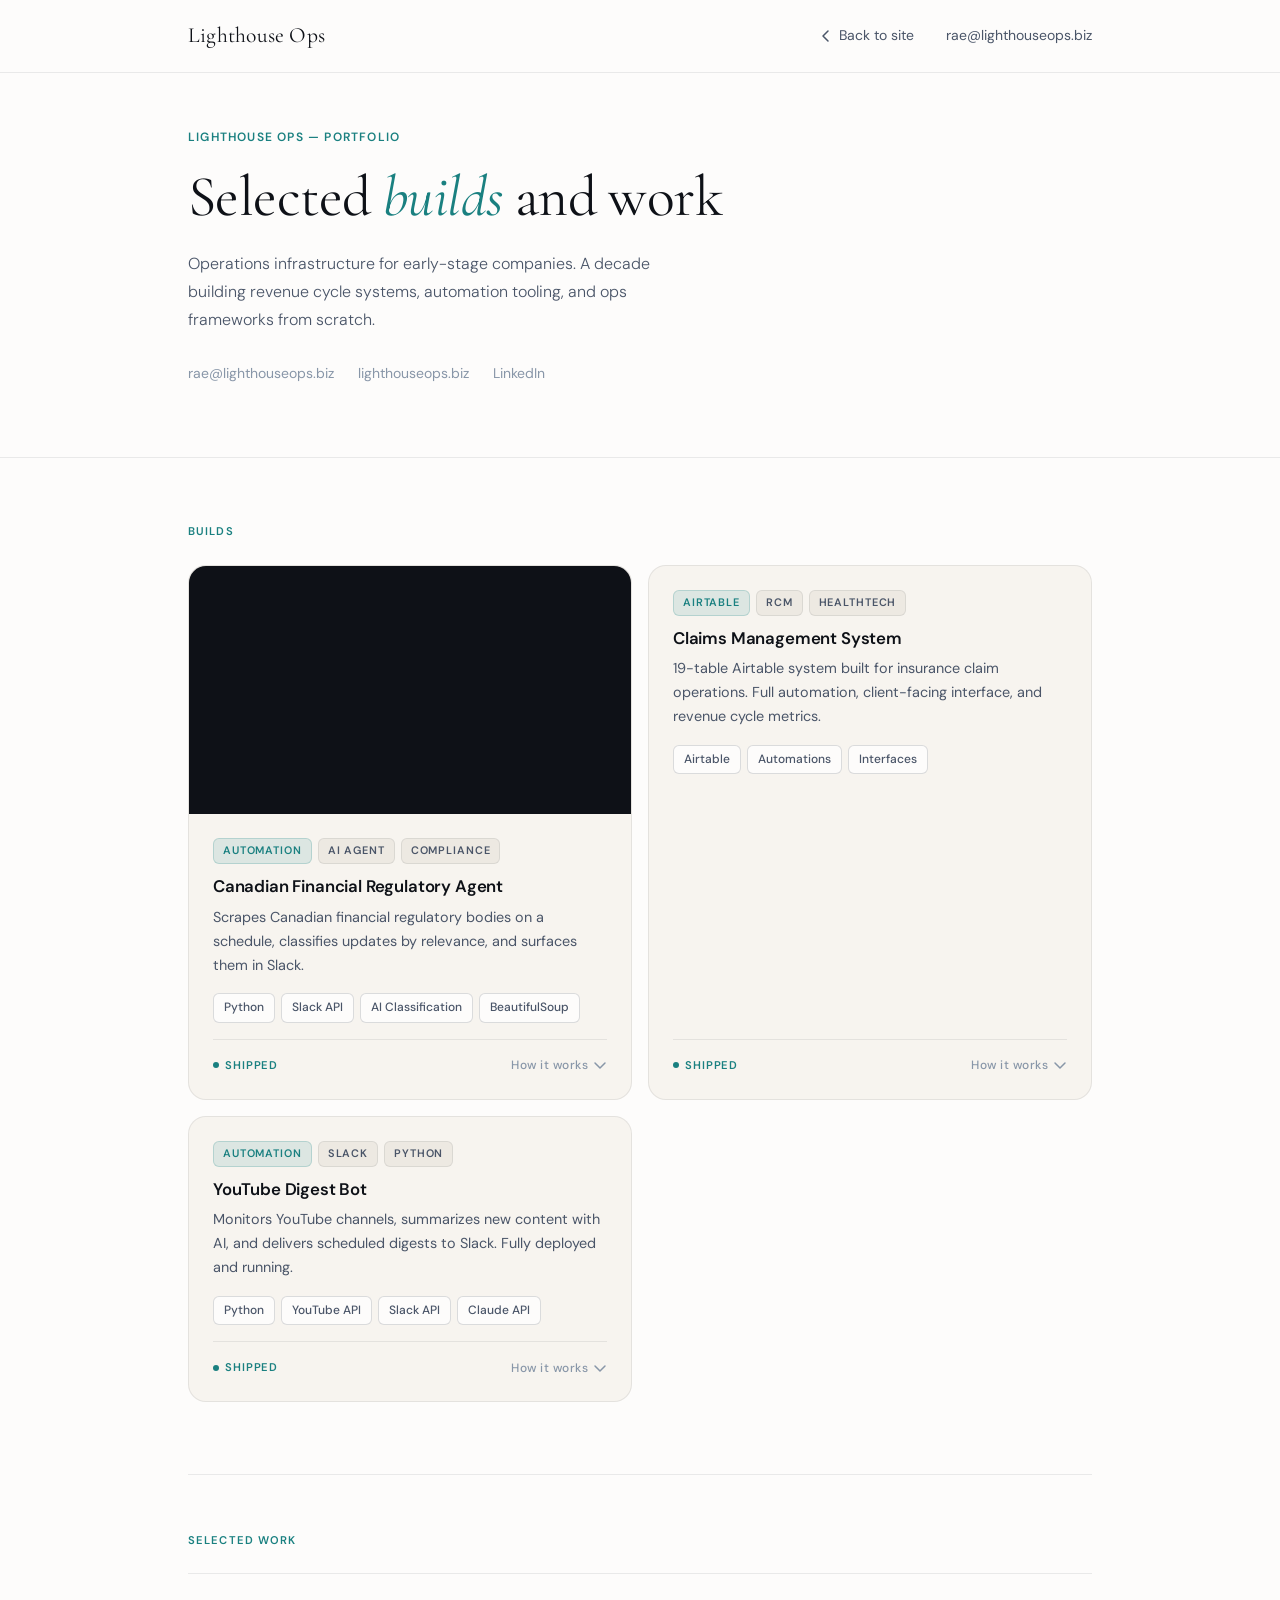
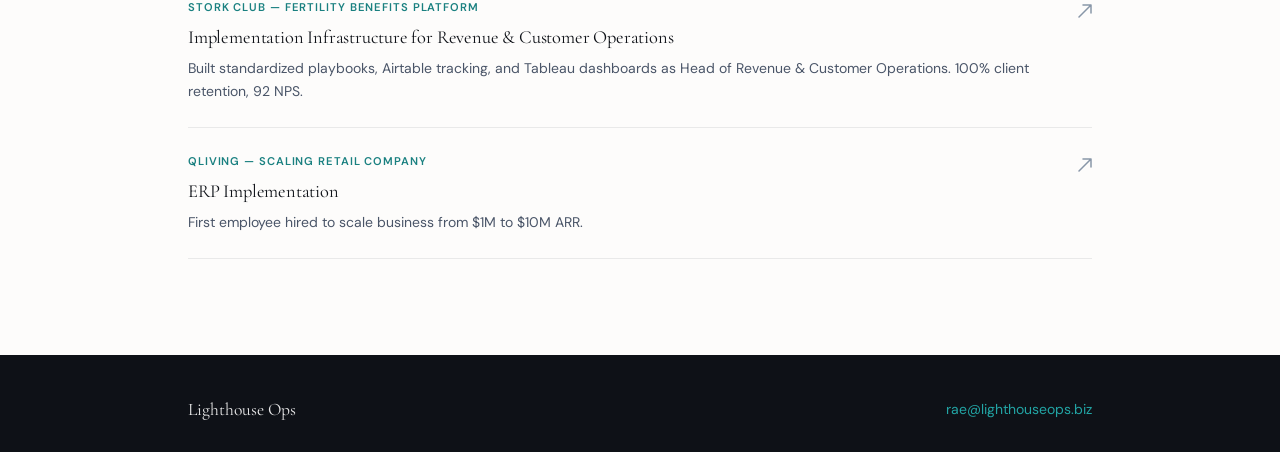
==== commit f6345a55: "Increase max-height of card-detail to 800px" ====
--- a/my-landing-page/portfolio.html
+++ b/my-landing-page/portfolio.html
@@ -392,7 +392,7 @@
       transition: max-height 0.35s var(--ease), opacity 0.25s var(--ease);
     }
  
-    .card-detail.open { max-height: 600px; opacity: 1; }
+    .card-detail.open { max-height: 800px; opacity: 1; }
  
     .card-detail-inner {
       padding: 20px 24px 24px;
@@ -408,6 +408,10 @@
     }
  
     .card-detail-inner p:last-child { margin-bottom: 0; }
+ 
+    .card-detail-inner img {
+      margin-top: 14px;
+    }
  
     .detail-label {
       font-size: 0.68rem;
@@ -640,12 +644,13 @@
           </div>
         </div>
         <div class="card-detail">
-       <div class="card-detail-inner">
-          <span class="detail-label">The problem</span>
-          <p>Claims management breaks in a predictable way. The system that worked at 50 claims a month fails at 500 -- not because the team got worse, but because spreadsheets weren't built to track a full claims lifecycle across providers, members, payers, plans, and coverage tiers simultaneously. The result is revenue leaking through gaps nobody owns: denied claims that never get appealed, member balances that age without follow-up, and financial reporting that nobody trusts.</p>
-          <span class="detail-label">What changed</span>
-          <p>Denial rate held at 7% against a 12% industry average. Days in AR reduced from 60+ to 43. Approximately $400K in denied or stuck claims recovered over 18 months.</p>
-          <img src="airtable-screenshot.png" alt="Claims Management System" style="width:100%; border-radius:6px; margin-top:14px; border:1px solid rgba(10,16,30,0.08);" />
+          <div class="card-detail-inner">
+            <span class="detail-label">The problem</span>
+            <p>Claims management breaks in a predictable way. The system that worked at 50 claims a month fails at 500 -- not because the team got worse, but because spreadsheets weren't built to track a full claims lifecycle across providers, members, payers, plans, and coverage tiers simultaneously. The result is revenue leaking through gaps nobody owns: denied claims that never get appealed, member balances that age without follow-up, and financial reporting that nobody trusts.</p>
+            <span class="detail-label">What changed</span>
+            <p>Denial rate held at 7% against a 12% industry average. Days in AR reduced from 60+ to 43. Approximately $400K in denied or stuck claims recovered over 18 months.</p>
+            <img src="airtable-screenshot.png" alt="Claims Management System" style="width:100%; border-radius:6px; margin-top:14px; border:1px solid rgba(10,16,30,0.08);" />
+          </div>
         </div>
       </div><!-- end card 2 -->
  
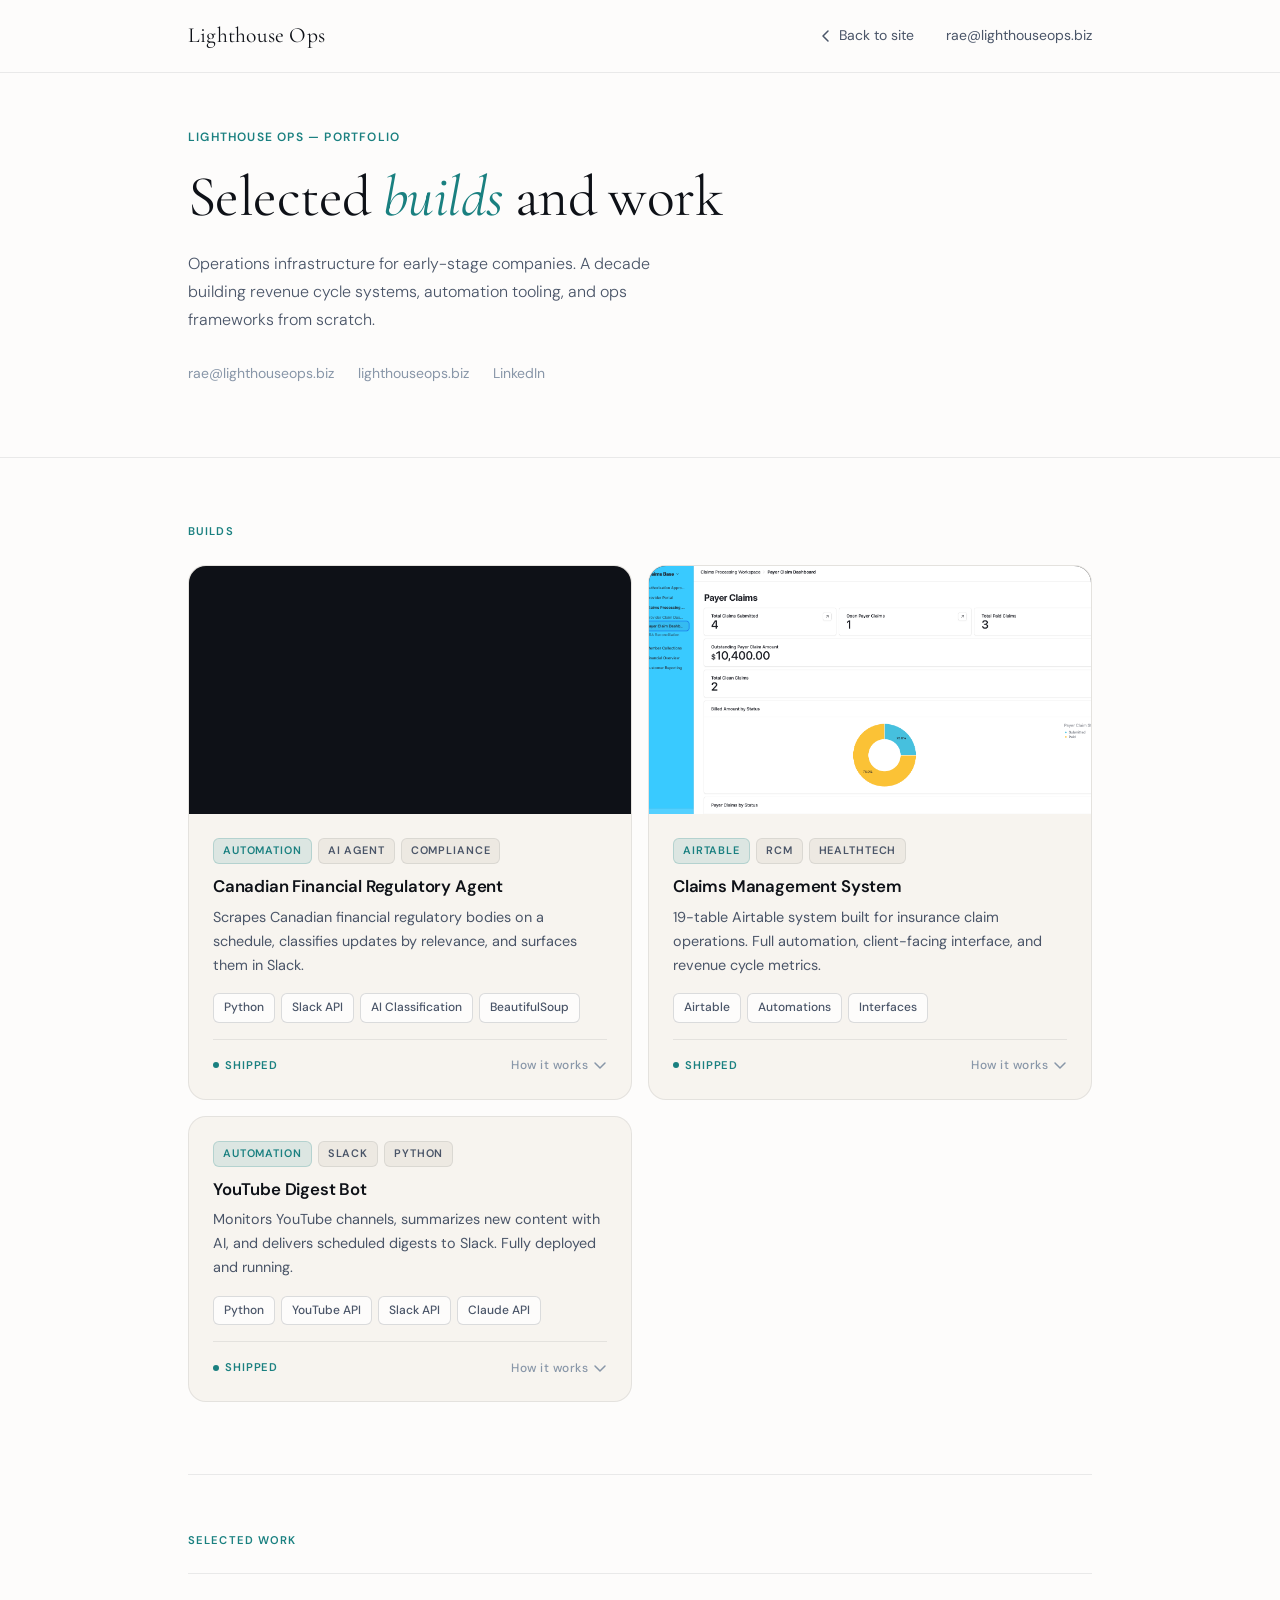
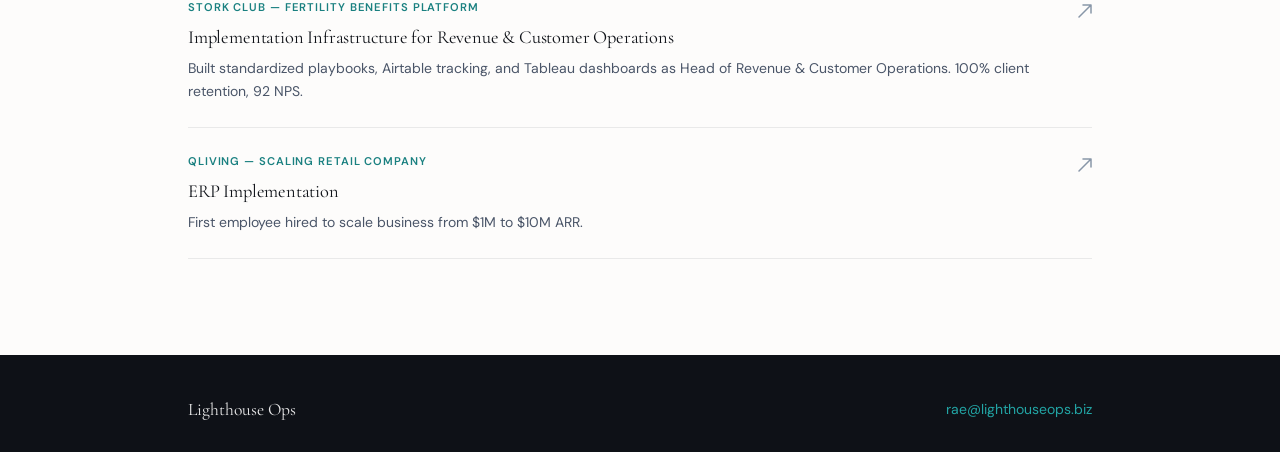
==== commit e7afd949: "Update Claims Management card to include screenshot" ====
--- a/my-landing-page/portfolio.html
+++ b/my-landing-page/portfolio.html
@@ -618,8 +618,11 @@
         </div>
       </div><!-- end card 1 -->
  
-      <!-- CARD 2: Claims Management — NO VIDEO -->
+     <!-- CARD 2: Claims Management — HAS SCREENSHOT -->
       <div class="card fade-up">
+        <div class="video-slot">
+          <img src="airtable-screenshot.png" alt="Claims Management System" style="width:100%; height:100%; object-fit:cover; position:absolute; top:0; left:0;" />
+        </div>
         <div class="card-body">
           <div class="card-tags">
             <span class="tag accent">Airtable</span>
@@ -649,7 +652,6 @@
             <p>Claims management breaks in a predictable way. The system that worked at 50 claims a month fails at 500 -- not because the team got worse, but because spreadsheets weren't built to track a full claims lifecycle across providers, members, payers, plans, and coverage tiers simultaneously. The result is revenue leaking through gaps nobody owns: denied claims that never get appealed, member balances that age without follow-up, and financial reporting that nobody trusts.</p>
             <span class="detail-label">What changed</span>
             <p>Denial rate held at 7% against a 12% industry average. Days in AR reduced from 60+ to 43. Approximately $400K in denied or stuck claims recovered over 18 months.</p>
-            <img src="airtable-screenshot.png" alt="Claims Management System" style="width:100%; border-radius:6px; margin-top:14px; border:1px solid rgba(10,16,30,0.08);" />
           </div>
         </div>
       </div><!-- end card 2 -->
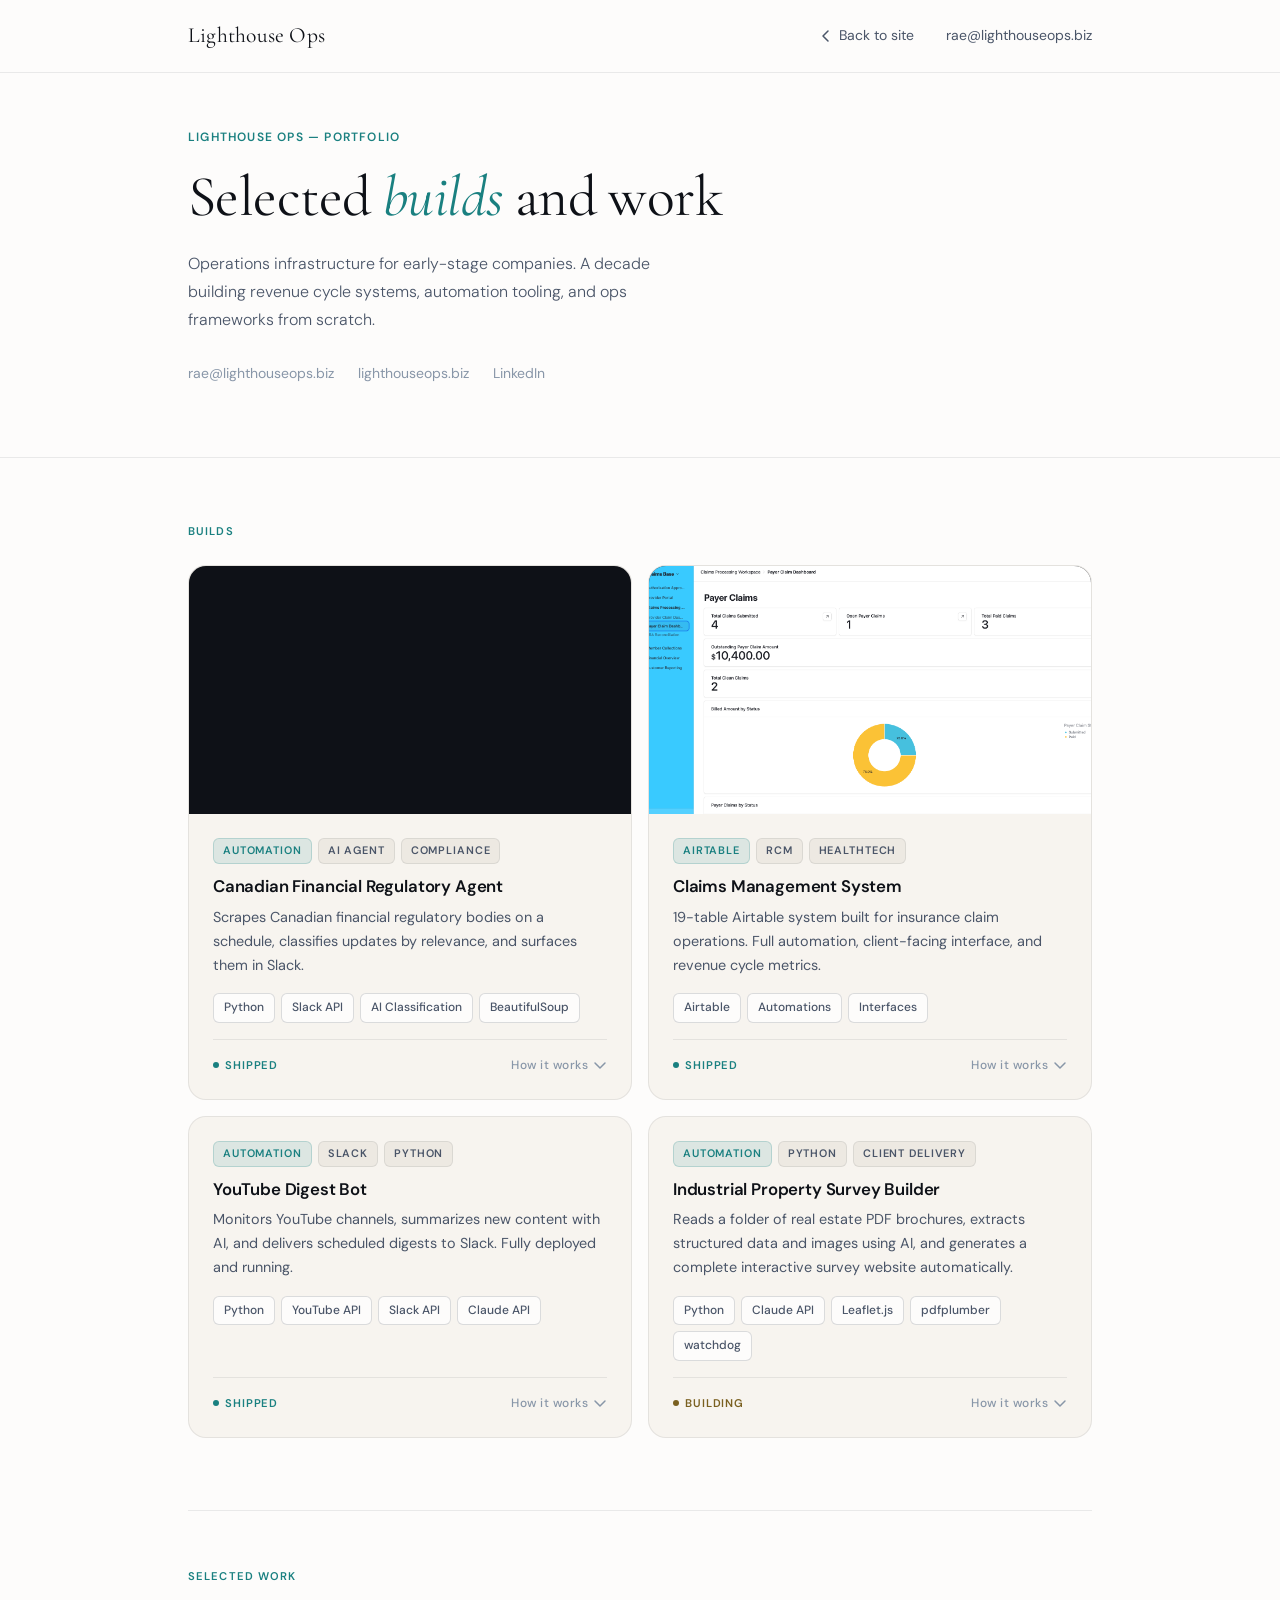
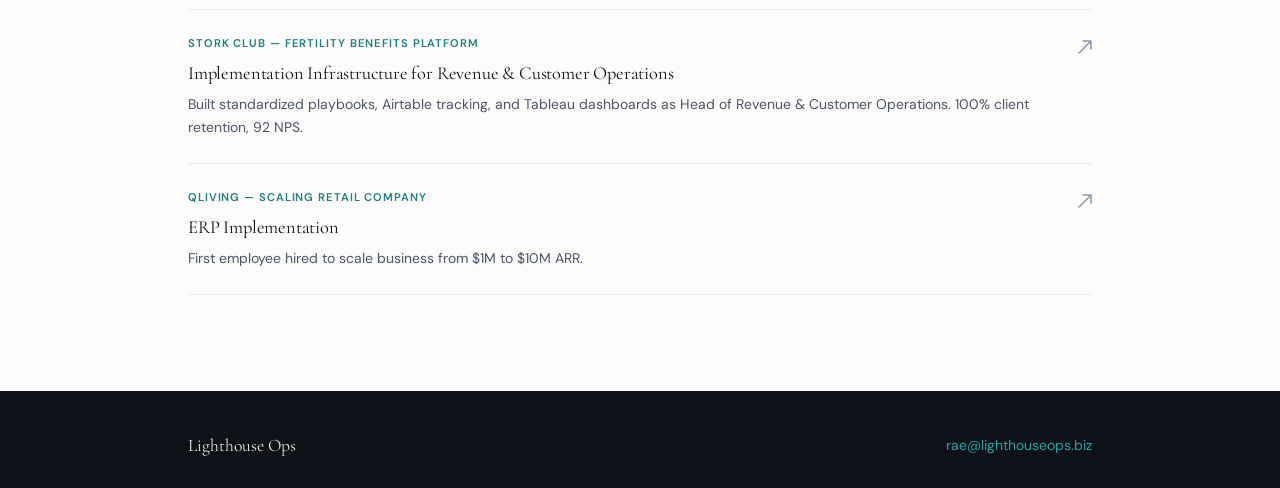
==== commit 2582005e: "Add Industrial Property Survey Builder project card" ====
--- a/my-landing-page/portfolio.html
+++ b/my-landing-page/portfolio.html
@@ -691,6 +691,43 @@
           </div>
         </div>
       </div><!-- end card 3 -->
+
+      <!-- CARD 4: Property Survey Builder — NO VIDEO -->
+      <div class="card fade-up">
+        <div class="card-body">
+          <div class="card-tags">
+            <span class="tag accent">Automation</span>
+            <span class="tag">Python</span>
+            <span class="tag">Client Delivery</span>
+          </div>
+          <h3 class="card-title">Industrial Property Survey Builder</h3>
+          <p class="card-summary">Reads a folder of real estate PDF brochures, extracts structured data and images using AI, and generates a complete interactive survey website automatically.</p>
+          <div class="card-stack">
+            <span class="stack-item">Python</span>
+            <span class="stack-item">Claude API</span>
+            <span class="stack-item">Leaflet.js</span>
+            <span class="stack-item">pdfplumber</span>
+            <span class="stack-item">watchdog</span>
+          </div>
+          <div class="card-footer">
+            <span class="status building">Building</span>
+            <button class="expand-btn" aria-expanded="false" onclick="toggleDetail(this)">
+              How it works
+              <svg class="expand-icon" viewBox="0 0 14 14" fill="none">
+                <path d="M2 5L7 10L12 5" stroke="currentColor" stroke-width="1.5" stroke-linecap="round" stroke-linejoin="round"/>
+              </svg>
+            </button>
+          </div>
+        </div>
+        <div class="card-detail">
+          <div class="card-detail-inner">
+            <span class="detail-label">What a human can do now</span>
+            <p>A real estate broker can drop PDF brochures into a folder from any device and have a client-ready interactive survey website rebuilt automatically within minutes -- without touching a line of code, opening a design tool, or manually entering property data. Previously, building a comparable survey required manually extracting specs from each brochure, formatting a comparison table, and assembling a document by hand.</p>
+            <span class="detail-label">What it produces</span>
+            <p>A single HTML file with property cards, a filterable comparison table, a clickable map, per-property feedback and comment tools, and a print layout that produces one formatted page per property. A watcher script monitors a OneDrive folder and rebuilds the site automatically when brochures are added or removed -- no manual trigger required.</p>
+          </div>
+        </div>
+      </div><!-- end card 4 -->
  
     </div><!-- end .project-grid -->
  
